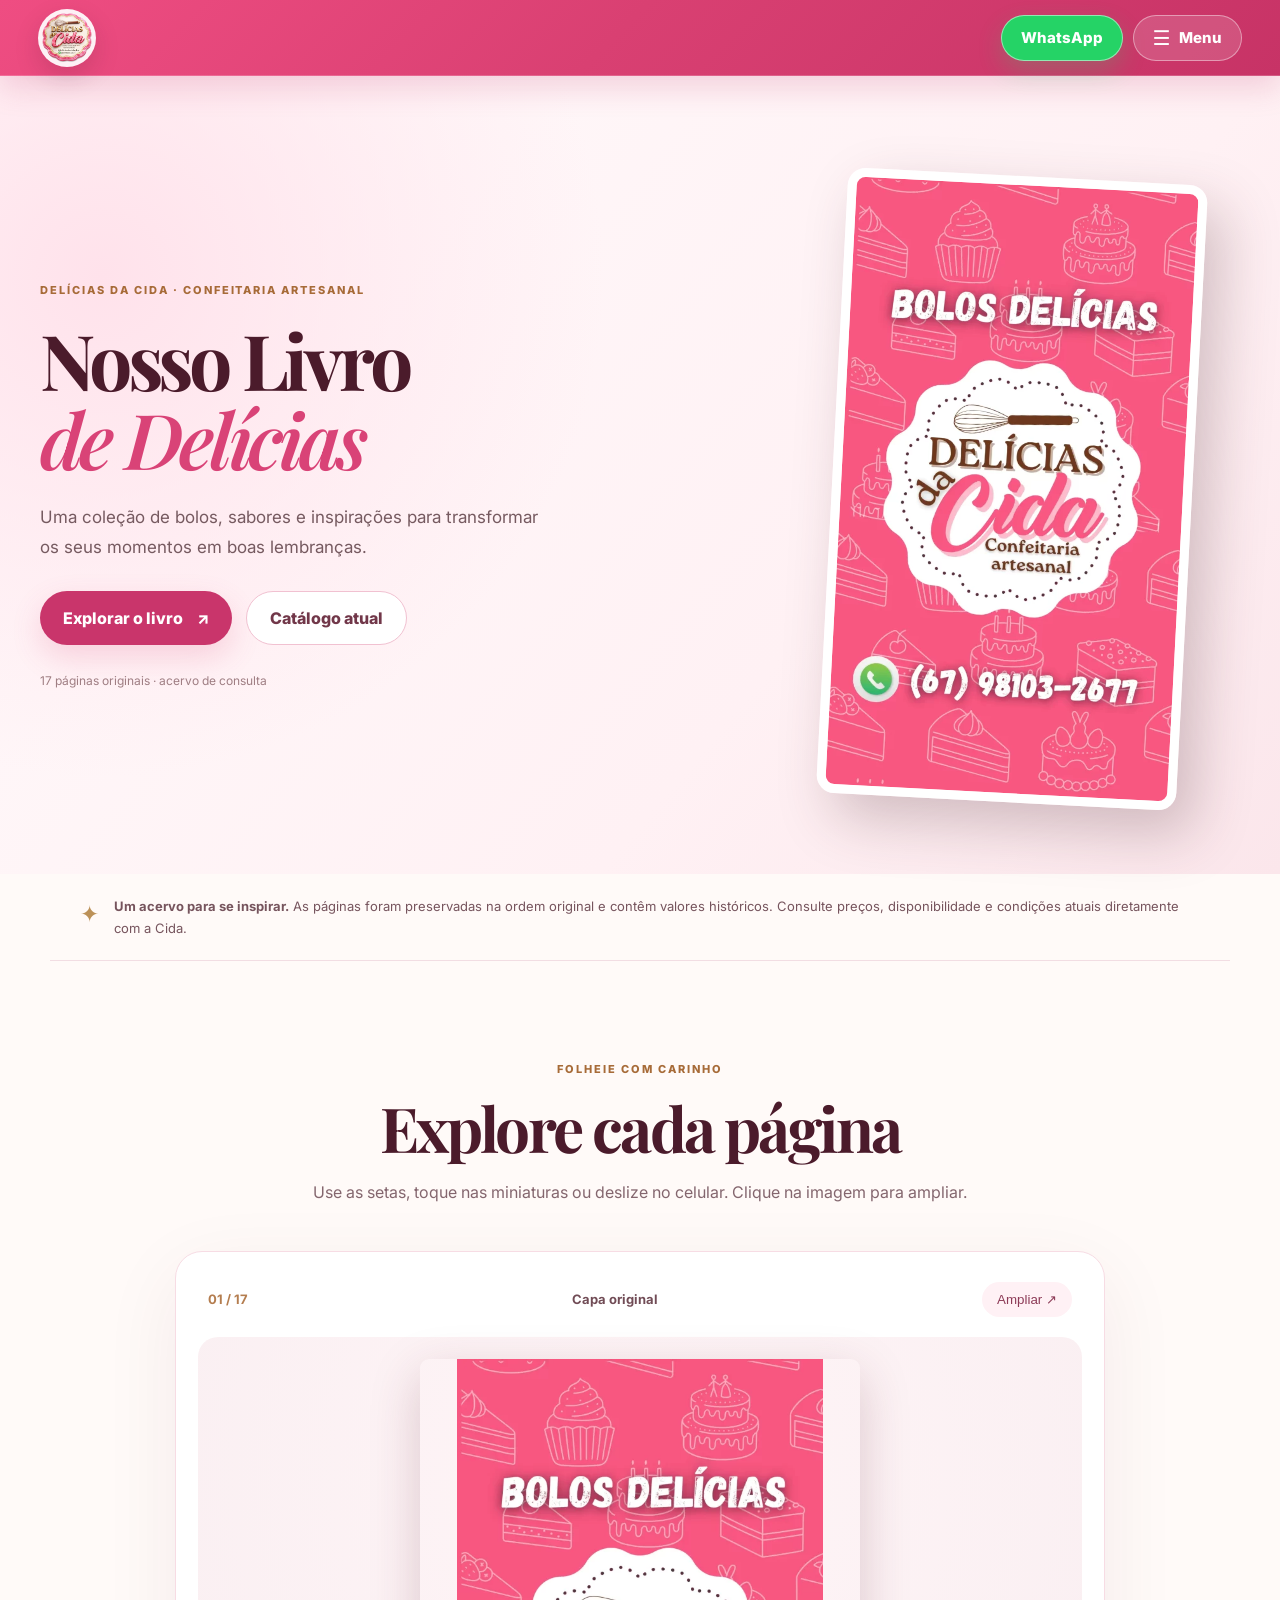
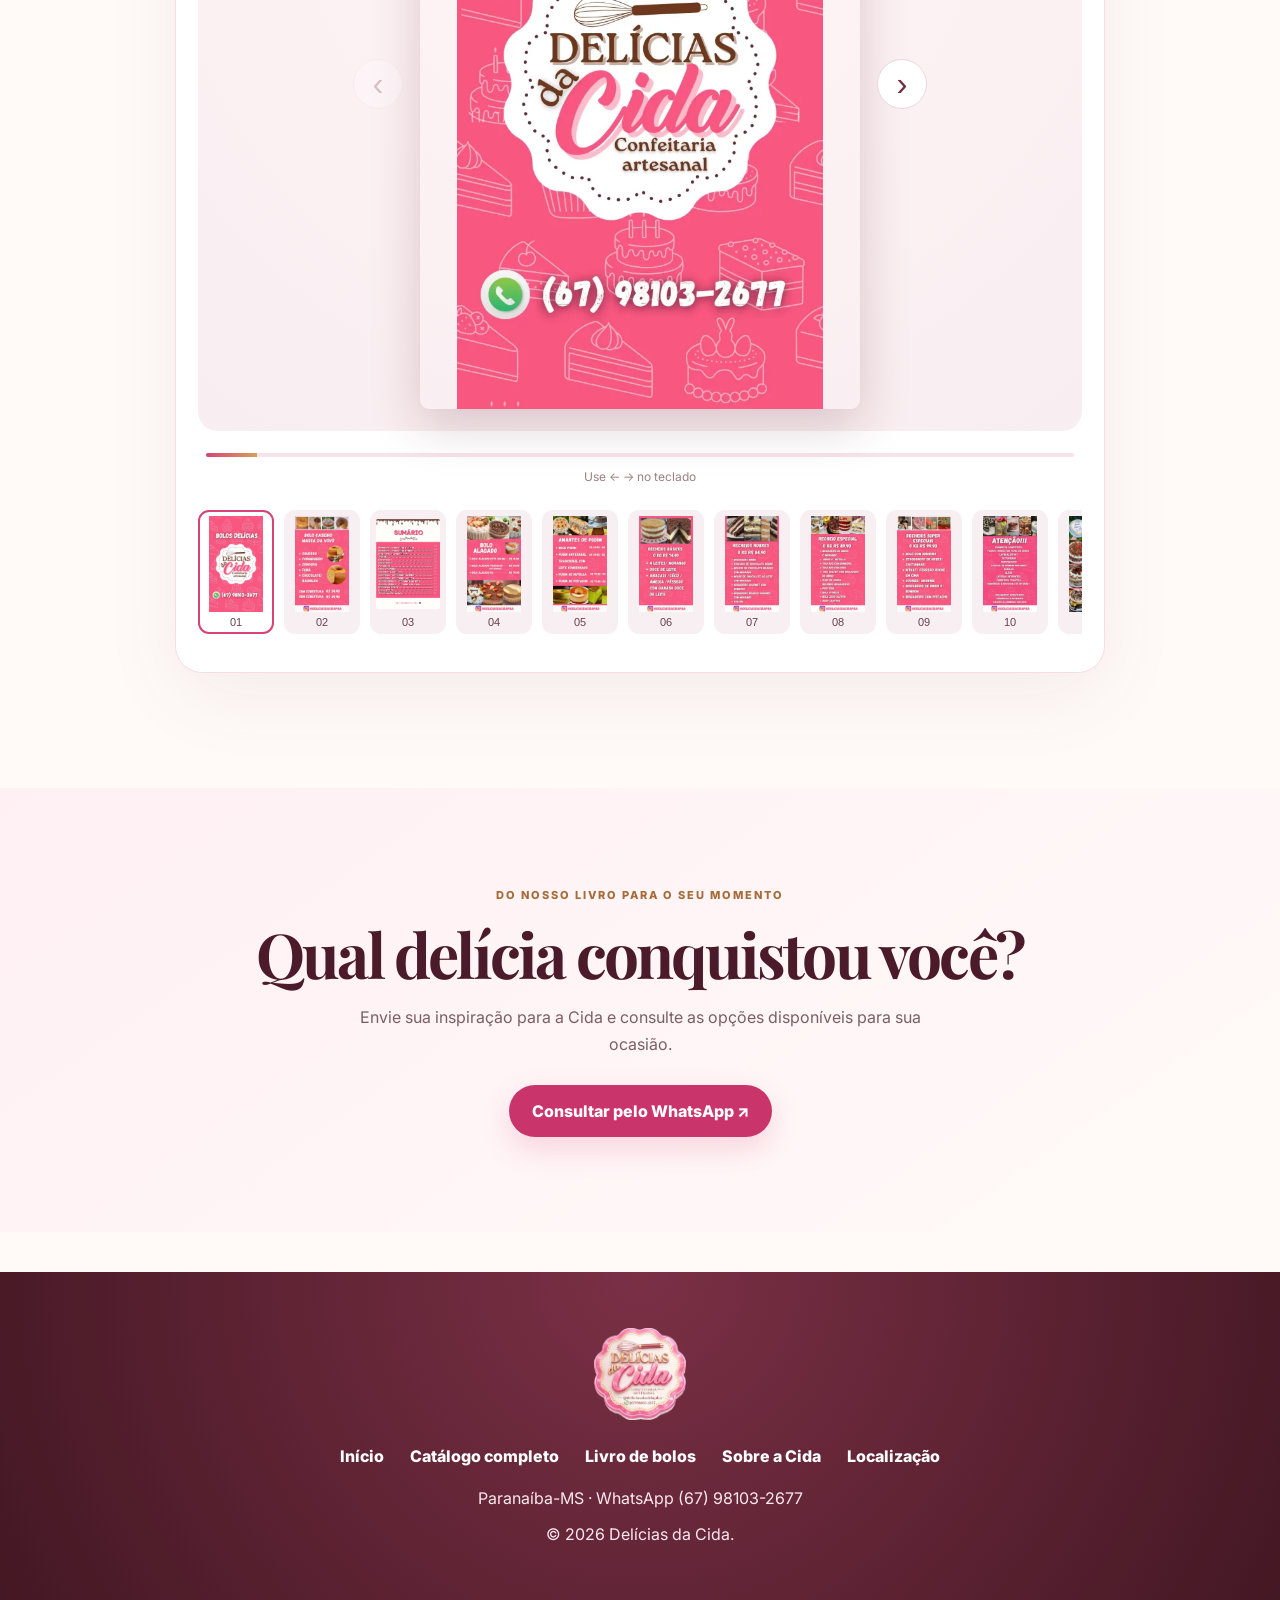
==== catalogo-de-bolos.html @ 78bff6df "feat: livro digital premium de bolos com acervo original" ====
<!doctype html>
<html lang="pt-BR"><head><meta charset="utf-8"><meta name="viewport" content="width=device-width,initial-scale=1">
<title>Livro de Delícias | Catálogo de Bolos | Delícias da Cida</title><meta name="description" content="Explore o acervo de bolos artesanais da Delícias da Cida em um livro digital de inspirações. Consulte sabores e opções e confirme valores pelo WhatsApp.">
<meta name="theme-color" content="#e84b7f"><link rel="icon" href="assets/favicon.ico"><link rel="preconnect" href="https://fonts.googleapis.com"><link rel="preconnect" href="https://fonts.gstatic.com" crossorigin>
<link href="https://fonts.googleapis.com/css2?family=Inter:wght@400;500;600;700;800&family=Playfair+Display:wght@600;700;800&display=swap" rel="stylesheet"><link rel="stylesheet" href="style.css"><link rel="stylesheet" href="catalogo-premium.css"><link rel="stylesheet" href="livro-bolos.css">
<!-- GTM / GA4 / Meta Pixel: identificadores iguais aos do catalogo principal -->
<script>(function(w,d,s,l,i){w[l]=w[l]||[];w[l].push({'gtm.start':new Date().getTime(),event:'gtm.js'});var f=d.getElementsByTagName(s)[0],dl=l!='dataLayer'?'&l='+l:'';var j=d.createElement(s);j.async=true;j.src='https://www.googletagmanager.com/gtm.js?id='+i+dl;f.parentNode.insertBefore(j,f)})(window,document,'script','dataLayer','GTM-K358S256');</script>
<script async src="https://www.googletagmanager.com/gtag/js?id=G-E81J8073YN"></script><script>window.dataLayer=window.dataLayer||[];function gtag(){dataLayer.push(arguments)}gtag('js',new Date());gtag('config','G-E81J8073YN');</script>
<script>!function(f,b,e,v,n,t,s){if(f.fbq)return;n=f.fbq=function(){n.callMethod?n.callMethod.apply(n,arguments):n.queue.push(arguments)};if(!f._fbq)n=f.fbq;n.push=n;n.loaded=!0;n.version='2.0';n.queue=[];t=b.createElement(e);t.async=true;t.src=v;s=b.getElementsByTagName(e)[0];s.parentNode.insertBefore(t,s)}(window,document,'script','https://connect.facebook.net/en_US/fbevents.js');fbq('init','1072531990334488');fbq('track','PageView');</script>
</head><body class="catalog-detail-body livro-bolos-body"><noscript><iframe src="https://www.googletagmanager.com/ns.html?id=GTM-K358S256" height="0" width="0" style="display:none;visibility:hidden"></iframe></noscript>
<header class="site-header" id="inicio"><a class="brand" href="index.html#inicio" aria-label="Delícias da Cida"><img src="assets/logo.png" alt="Delícias da Cida"></a><div class="header-actions"><a class="header-whats" href="https://wa.me/5567981032677" target="_blank" rel="noopener">WhatsApp</a><button class="nav-toggle" type="button" aria-label="Abrir menu" aria-controls="nav" aria-expanded="false" onclick="toggleMenu()"><span aria-hidden="true">☰</span> Menu</button></div><nav class="nav" id="nav" aria-label="Menu principal"><a href="index.html#inicio">Início</a><a href="catalogo.html">Catálogo completo</a><a href="catalogo-de-bolos.html" aria-current="page">Livro de bolos</a><a href="index.html#cida">Sobre a Cida</a><a href="index.html#localizacao">Contato</a></nav></header>
<main class="livro-main"><section class="livro-hero"><div class="livro-hero-copy"><span class="livro-eyebrow">Delícias da Cida · Confeitaria artesanal</span><h1>Nosso Livro<br><em>de Delícias</em></h1><p>Uma coleção de bolos, sabores e inspirações para transformar os seus momentos em boas lembranças.</p><div class="livro-hero-actions"><a class="livro-btn-primary" href="#livro-visualizador">Explorar o livro <span aria-hidden="true">↗</span></a><a class="livro-btn-secondary" href="catalogo.html">Catálogo atual</a></div><p class="livro-kicker">17 páginas originais · acervo de consulta</p></div><div class="livro-cover"><img src="assets/acervo-bolos/pagina-01.webp" alt="Capa original do catálogo de bolos Delícias da Cida" width="576" height="1024"></div></section>
<section class="livro-notice" aria-label="Aviso sobre valores"><span aria-hidden="true">✦</span><p><strong>Um acervo para se inspirar.</strong> As páginas foram preservadas na ordem original e contêm valores históricos. Consulte preços, disponibilidade e condições atuais diretamente com a Cida.</p></section>
<section class="livro-reader-section" id="livro-visualizador"><div class="livro-heading"><span class="livro-eyebrow">Folheie com carinho</span><h2>Explore cada página</h2><p>Use as setas, toque nas miniaturas ou deslize no celular. Clique na imagem para ampliar.</p></div>
<div class="livro-reader"><div class="livro-reader-top"><span id="livro-page-label">01 / 17</span><span id="livro-page-name">Capa original</span><button id="livro-zoom" type="button" aria-label="Ampliar página">Ampliar ↗</button></div><div class="livro-stage"><button id="livro-prev" class="livro-arrow" type="button" aria-label="Página anterior">‹</button><button id="livro-image-button" class="livro-image-button" type="button" aria-label="Ampliar página atual"><img id="livro-image" src="assets/acervo-bolos/pagina-01.webp" alt="Página 1: Capa original" width="576" height="1024"></button><button id="livro-next" class="livro-arrow" type="button" aria-label="Próxima página">›</button></div><div class="livro-reader-bottom"><div class="livro-progress"><span id="livro-progress-fill"></span></div><div class="livro-reader-help">Use ← → no teclado</div></div><div id="livro-thumbs" class="livro-thumbs" aria-label="Selecionar página do catálogo"></div></div></section>
<section class="livro-footer-cta"><span class="livro-eyebrow">Do nosso livro para o seu momento</span><h2>Qual delícia conquistou você?</h2><p>Envie sua inspiração para a Cida e consulte as opções disponíveis para sua ocasião.</p><a class="livro-btn-primary" href="https://wa.me/5567981032677?text=Ol%C3%A1%2C%20Cida%21%20Vi%20o%20Livro%20de%20Del%C3%ADcias%20no%20site%20e%20quero%20consultar%20as%20op%C3%A7%C3%B5es%20atuais%20de%20bolos." target="_blank" rel="noopener">Consultar pelo WhatsApp ↗</a></section></main>
<footer class="footer-premium"><div class="container footer-inner"><img src="assets/logo.png" alt="Delícias da Cida" class="footer-logo"><nav><a href="index.html">Início</a><a href="catalogo.html">Catálogo completo</a><a href="catalogo-de-bolos.html">Livro de bolos</a><a href="index.html#cida">Sobre a Cida</a><a href="index.html#localizacao">Localização</a></nav><p>Paranaíba-MS · WhatsApp (67) 98103-2677</p><p>© 2026 Delícias da Cida.</p></div></footer>
<dialog id="livro-dialog" class="livro-dialog" aria-label="Página ampliada"><button id="livro-close" type="button" aria-label="Fechar imagem ampliada">Fechar ×</button><img id="livro-dialog-image" src="assets/acervo-bolos/pagina-01.webp" alt="Página ampliada"></dialog><script src="script.js"></script><script src="livro-bolos.js"></script></body></html>
---- style.css ----
:root{--pink:#ee4b83;--pink2:#bd2f62;--rose:#fff3f7;--wine:#4d1e2a;--text:#3c2930;--muted:#765b65;--gold:#d7a84f;--green:#28b947;--line:#f4cada;--card:#fffafd;--shadow:0 22px 55px rgba(96,38,60,.12)}*{box-sizing:border-box}html{scroll-behavior:smooth}body{margin:0;font-family:Inter,system-ui,sans-serif;color:var(--text);background:linear-gradient(180deg,#fff 0%,#fff6fa 40%,#fff 100%)}a{color:inherit}.site-header{height:82px;position:sticky;top:0;z-index:50;background:rgba(255,255,255,.92);backdrop-filter:blur(14px);display:flex;align-items:center;justify-content:space-between;padding:0 clamp(20px,5vw,70px);border-bottom:1px solid rgba(238,75,131,.12)}.brand img{height:68px;width:auto;display:block;mix-blend-mode:multiply}.nav{display:flex;align-items:center;gap:28px;font-weight:800}.nav a{text-decoration:none;color:#3b2a31}.nav-whats{background:var(--green);color:#fff!important;padding:14px 22px;border-radius:999px;box-shadow:0 16px 30px rgba(40,185,71,.25)}.nav-toggle{display:none}.hero{min-height:720px;position:relative;overflow:hidden;display:flex;align-items:center}.hero-video{position:absolute;inset:0;width:100%;height:100%;object-fit:cover}.hero-layer{position:absolute;inset:0;background:linear-gradient(90deg,rgba(255,248,251,.96) 0%,rgba(255,248,251,.86) 35%,rgba(255,248,251,.26) 70%,rgba(255,248,251,.04) 100%)}.hero-content{position:relative;z-index:1;width:min(980px,92%);padding-left:clamp(24px,6vw,110px)}.overline,.tag{text-transform:uppercase;letter-spacing:.13em;color:#b77a31;font-weight:900;font-size:13px}.hero h1,.section-title h2{font-family:'Playfair Display',serif;color:var(--wine);line-height:.98}.hero h1{font-size:clamp(54px,8vw,118px);max-width:900px;margin:18px 0}.hero-text{font-size:21px;line-height:1.55;max-width:700px;color:var(--muted)}.hero-actions{display:flex;gap:18px;flex-wrap:wrap;margin:32px 0}.btn{border:0;text-decoration:none;border-radius:999px;padding:17px 28px;font-weight:900;display:inline-flex;align-items:center;justify-content:center;cursor:pointer;font-size:16px}.btn-primary{background:linear-gradient(90deg,var(--pink),var(--pink2));color:#fff;box-shadow:0 18px 40px rgba(189,47,98,.24)}.btn-ghost{background:rgba(255,255,255,.5);border:1px solid rgba(189,47,98,.25);color:var(--wine)}.btn-ghost-dark{background:#fff;border:1px solid var(--line);color:var(--wine)}.hero-badges{display:grid;grid-template-columns:repeat(4,auto);gap:22px;margin-top:45px}.hero-badges div{border-left:1px solid rgba(189,47,98,.18);padding-left:18px}.hero-badges b{display:block;color:var(--wine);font-size:24px}.hero-badges span{text-transform:uppercase;font-size:12px;font-weight:800;color:#8b6671}.section{padding:58px 0}.container{width:min(1180px,92%);margin:auto}.section-title{margin-bottom:34px}.section-title.center{text-align:center}.section-title.left{text-align:left}.section-title.compact h2{font-size:clamp(36px,5vw,68px);margin:12px 0}.section-title p{font-size:20px;color:var(--muted);line-height:1.6;max-width:900px;margin:0 auto}.redline{width:74px;height:5px;background:linear-gradient(90deg,var(--pink),var(--gold));border-radius:99px;margin:18px auto}.calc-shell,.event-grid,.premium-form-shell,.split,.cida-grid,.google-widget-shell{display:grid;grid-template-columns:1.55fr .95fr;gap:28px;align-items:start}.simple-order-shell{grid-template-columns:minmax(0,820px);justify-content:center}.simple-order-form{width:100%}.form-card,.result-panel,.recipe-card,.premium-copy-card,.google-widget-card,.reviews-preview,.location-card{background:rgba(255,255,255,.82);border:1px solid var(--line);border-radius:32px;box-shadow:var(--shadow);padding:34px}.form-grid{display:grid;gap:22px}.form-grid.two{grid-template-columns:repeat(2,1fr)}.form-grid.three{grid-template-columns:repeat(3,1fr)}label{font-weight:900;color:var(--wine);display:flex;flex-direction:column;gap:10px}input,select{width:100%;height:58px;border:1px solid #ead9df;border-radius:18px;padding:0 18px;background:#fff;color:#2e2430;font-size:16px;font-weight:700}select option[disabled]{color:#aaa}.full{width:100%;margin-top:22px}.microcopy{color:#8a5e6c}.pill{display:inline-flex;border:1px solid var(--line);padding:9px 18px;border-radius:999px;color:var(--pink);font-weight:900;text-transform:uppercase;letter-spacing:.08em;font-size:12px}.result-panel h3{font-size:34px;color:var(--wine);margin:18px 0}.result-panel p{font-size:18px;line-height:1.6;color:var(--muted)}.receitas{background:linear-gradient(180deg,#fff,#fff4f8)}.recipe-trust-list{display:flex;flex-direction:column;gap:12px;margin-top:24px;color:var(--wine);font-weight:900}.recipe-mode{border:1px solid var(--line);background:var(--rose);border-radius:20px;padding:18px;margin-bottom:24px}.recipe-mode strong{display:block;color:var(--wine)}.recipe-mode small{color:var(--muted)}.recipe-result{margin-top:26px;border-top:1px dashed var(--line);padding-top:24px}.recipe-result h3{color:var(--wine);font-size:32px}.recipe-result li{margin:8px 0;line-height:1.45}.recipe-note{background:#fff2f7;border:1px solid var(--line);padding:16px;border-radius:18px}.recipe-actions{display:flex;gap:22px;flex-wrap:wrap;margin-top:20px}.premium-copy-card{background:linear-gradient(145deg,#5b2132,#82364d);color:#fff}.premium-copy-card h3{font-size:34px;margin:0 0 16px}.premium-copy-card p{font-size:19px;line-height:1.6;color:#ffeaf2}.festa{background:#fff}.cida{background:#fff8fb}.cida-photo{width:100%;border-radius:32px;box-shadow:var(--shadow);display:block}.stats-grid{display:grid;grid-template-columns:repeat(3,1fr);gap:14px;margin-top:28px}.stats-grid div{background:#fff;border:1px solid var(--line);border-radius:22px;padding:18px;text-align:center}.stats-grid b{display:block;font-size:32px;color:var(--pink)}.stats-grid span{font-weight:800;color:var(--muted)}.avaliacoes{background:#fff}.google-widget-shell{grid-template-columns:1fr 1fr}.stars{color:#f4b23f;font-size:28px;letter-spacing:3px}.google-widget-card code{display:block;background:#fff5f8;border:1px dashed var(--pink);padding:16px;border-radius:16px;margin:18px 0;color:#7a4958}.reviews-preview{display:grid;gap:16px}.reviews-preview article{display:flex;gap:14px;background:#fff;border:1px solid var(--line);border-radius:22px;padding:18px}.avatar{width:48px;height:48px;border-radius:50%;display:grid;place-items:center;background:#4285f4;color:white;font-weight:900}.reviews-preview span{display:block;color:#f4b23f}.location-card{display:flex;justify-content:space-between;align-items:center;gap:24px;background:linear-gradient(135deg,#fff,#fff1f6)}.location-card h2{font-family:'Playfair Display',serif;color:var(--wine);font-size:48px;margin:10px 0}.location-card p{font-size:19px;line-height:1.6;color:var(--muted);max-width:720px}.location-actions{display:flex;gap:12px;flex-wrap:wrap}.whats-float{position:fixed;right:28px;bottom:28px;z-index:70;display:flex;align-items:center;gap:14px;text-decoration:none}.whats-float span{background:#fff;padding:16px 22px;border-radius:16px;box-shadow:var(--shadow);font-weight:900;color:#1f2b37}.whats-float b{width:72px;height:72px;border-radius:50%;background:var(--green);display:grid;place-items:center;color:#fff;font-size:32px;box-shadow:0 18px 35px rgba(40,185,71,.28)}.footer-premium{background:radial-gradient(circle at top,#7b3046,#431723);color:#fff;text-align:center;padding:56px 0}.footer-logo{height:92px;object-fit:contain;mix-blend-mode:screen;background:transparent}.footer-inner nav{display:flex;justify-content:center;gap:26px;flex-wrap:wrap;margin:22px 0}.footer-inner a{text-decoration:none;color:#fff;font-weight:800}.footer-inner p{color:#ffe8f0}.ai-loading-overlay{position:fixed;inset:0;background:rgba(255,246,249,.9);backdrop-filter:blur(12px);z-index:999;display:flex;align-items:center;justify-content:center;padding:24px}.ai-loading-overlay.hidden{display:none}.ai-loading-card{width:min(440px,100%);background:#fff;border:1px solid var(--line);border-radius:28px;padding:32px;text-align:center;box-shadow:var(--shadow)}.cake-loader{font-size:56px;animation:cakeFloat 1.2s ease-in-out infinite}.progress-wrap{height:12px;background:#f6d6e1;border-radius:99px;overflow:hidden}.progress-bar{height:100%;width:0;background:linear-gradient(90deg,var(--pink),var(--gold));transition:.2s}@keyframes cakeFloat{50%{transform:translateY(-8px)}}@media(max-width:900px){.site-header{height:auto;min-height:76px}.nav-toggle{display:block;border:0;background:#fff;border-radius:12px;font-size:24px;padding:8px 12px}.nav{position:absolute;top:76px;left:16px;right:16px;display:none;flex-direction:column;background:#fff;border:1px solid var(--line);border-radius:22px;padding:20px;box-shadow:var(--shadow)}.nav.open{display:flex}.hero{min-height:720px}.hero-content{padding:120px 22px 56px}.hero h1{font-size:48px}.hero-badges{grid-template-columns:repeat(2,1fr)}.calc-shell,.event-grid,.premium-form-shell,.split,.cida-grid,.google-widget-shell{grid-template-columns:1fr}.form-grid.two,.form-grid.three{grid-template-columns:1fr}.section{padding:46px 0}.section-title.compact h2{font-size:38px}.location-card{display:block}.whats-float span{display:none}.whats-float b{width:62px;height:62px}.footer-logo{height:76px}} 


/* V6 adjustments */
.hero-badges b,
.hero-badges span{color:#4d1e2a!important;text-shadow:0 1px 0 rgba(255,255,255,.35)}
.hero-badges div{border-left-color:rgba(77,30,42,.32);background:rgba(255,255,255,.22);border-radius:14px;padding:10px 12px 10px 18px;backdrop-filter:blur(4px)}
.vida-container{max-width:1180px}
.vida-container .section-title{max-width:980px;margin-left:auto;margin-right:auto}
.vida-card-centered{max-width:960px;margin:0 auto}
.recipe-card-v5 .recipe-result{max-height:none;overflow:visible}
.recipe-actions .btn{margin-top:0}
.premium-form-shell{align-items:stretch}
.premium-note{border-top:1px solid rgba(255,255,255,.25);padding-top:16px;margin-top:16px!important;font-weight:700}
.noivos{padding-bottom:30px;background:linear-gradient(180deg,#fff8fb,#fff)}
.festa{padding-top:30px;background:#fff}
.whats-float-premium{right:26px;bottom:26px;gap:12px}.whats-float-premium span{background:#fff;color:#183326;border:1px solid rgba(40,185,71,.22);box-shadow:0 18px 45px rgba(25,70,35,.18);font-size:15px;white-space:nowrap}.whats-float-premium b{background:#25d366;color:#fff;font-family:Arial, sans-serif;font-size:30px;transform:rotate(-15deg)}
select#pessoas{appearance:auto}
.form-card select:invalid{color:#8a6f78}
@media(min-width:901px){.recipe-card-v5 .form-grid.two{grid-template-columns:repeat(2,minmax(0,1fr))}.vida-card-centered{padding:42px}.noivos .premium-form-shell{grid-template-columns:.85fr 1.15fr}.festa .event-grid{grid-template-columns:1.1fr .9fr}.section.receitas{padding-top:64px;padding-bottom:64px}}
@media(max-width:900px){.hero-badges div{background:rgba(255,255,255,.55)}.whats-float-premium span{display:none}.whats-float-premium b{font-size:28px}}

/* FINAL adjustments: premium noivos banner + fixed wedding location */
.noivos-bridge{
  padding:22px 0 10px;
  background:linear-gradient(180deg,#fff4f8 0%,#fff 100%);
}
.noivos-bridge .container{width:min(1280px,94%)}
.noivos-bridge picture,.noivos-bridge img{display:block;width:100%}
.noivos-bridge img{
  aspect-ratio:1774/887;
  object-fit:cover;
  border-radius:34px;
  box-shadow:0 28px 70px rgba(77,30,42,.16);
  border:1px solid rgba(238,75,131,.20);
}
#localCasamento{background:#fff7fa;color:#4d1e2a;font-weight:900;border-color:#f1c6d6}
@media(max-width:760px){
  .noivos-bridge{padding:16px 0 4px}
  .noivos-bridge .container{width:min(520px,92%)}
  .noivos-bridge img{aspect-ratio:4/5;border-radius:28px;object-fit:cover;object-position:center top}
}

/* Catálogo WooCommerce premium */
.cardapio-premium{background:radial-gradient(circle at top left,#fff1f7 0%,#fff 38%,#fff8fb 100%);position:relative;overflow:hidden}
.cardapio-premium:before{content:"";position:absolute;inset:42px auto auto -120px;width:320px;height:320px;background:rgba(238,75,131,.08);border-radius:50%;filter:blur(8px)}
.catalog-status{position:relative;z-index:1;display:flex;align-items:center;justify-content:center;gap:10px;margin:0 auto 28px;padding:14px 20px;width:max-content;max-width:100%;border:1px solid var(--line);border-radius:999px;background:rgba(255,255,255,.78);box-shadow:0 14px 35px rgba(96,38,60,.08);font-weight:900;color:var(--wine)}
.cake-loader-mini{display:inline-block;animation:cakeFloat 1.2s ease-in-out infinite}.catalog-groups{display:grid;gap:42px;position:relative;z-index:1}.catalog-group{background:rgba(255,255,255,.68);border:1px solid rgba(238,75,131,.16);border-radius:38px;padding:28px;box-shadow:0 24px 65px rgba(96,38,60,.10)}.catalog-group-head{display:flex;justify-content:space-between;align-items:end;gap:22px;margin-bottom:22px}.catalog-group h3{font-family:'Playfair Display',serif;color:var(--wine);font-size:clamp(28px,3vw,42px);line-height:1.04;margin:8px 0 0;max-width:780px}.product-grid{display:grid;grid-template-columns:repeat(4,minmax(0,1fr));gap:22px}.product-card{background:#fff;border:1px solid var(--line);border-radius:28px;overflow:hidden;box-shadow:0 18px 48px rgba(96,38,60,.10);display:flex;flex-direction:column;min-height:100%;cursor:pointer;transition:transform .22s ease,box-shadow .22s ease,border-color .22s ease}.product-card:hover,.product-card:focus{transform:translateY(-5px);box-shadow:0 28px 70px rgba(96,38,60,.16);border-color:rgba(238,75,131,.35);outline:none}.product-media{height:210px;background:linear-gradient(135deg,#fff0f6,#ffe0ec);display:grid;place-items:center;overflow:hidden}.product-media img{width:100%;height:100%;object-fit:cover;display:block;transition:transform .35s ease}.product-card:hover .product-media img{transform:scale(1.04)}.product-media.no-image span,.detail-media.no-image span{font-family:'Playfair Display',serif;color:var(--wine);font-size:26px;text-align:center;padding:24px}.product-body{padding:22px 22px 10px;display:flex;flex-direction:column;gap:10px;flex:1}.product-kicker{font-size:11px;text-transform:uppercase;letter-spacing:.13em;color:#b77a31;font-weight:900}.product-body h3{margin:0;color:var(--wine);font-size:22px;line-height:1.15}.product-body p{margin:0;color:var(--muted);line-height:1.5;font-size:14px}.price-label{display:block;color:var(--pink2);font-size:17px;margin-top:auto}.price-label.big{font-size:26px;margin:14px 0 20px}.product-actions{display:grid;grid-template-columns:1fr;gap:10px;padding:0 22px 22px}.product-actions .btn{font-size:14px;padding:13px 16px;margin:0}.category-showcase{margin-top:44px;display:grid;grid-template-columns:.78fr 1.22fr;gap:28px;align-items:stretch;background:linear-gradient(135deg,#5b2132,#82364d);border-radius:38px;padding:32px;box-shadow:0 28px 70px rgba(77,30,42,.18);position:relative;z-index:1}.category-copy{color:#fff}.category-copy .tag{color:#ffd991}.category-copy h3{font-family:'Playfair Display',serif;font-size:42px;line-height:1.04;margin:12px 0}.category-copy p{color:#ffeaf2;font-size:18px;line-height:1.6}.category-grid{display:grid;grid-template-columns:repeat(3,minmax(0,1fr));gap:12px}.category-chip{text-decoration:none;background:rgba(255,255,255,.96);border:1px solid rgba(255,255,255,.55);border-radius:20px;padding:17px;box-shadow:0 12px 28px rgba(0,0,0,.08);transition:.22s ease}.category-chip:hover{transform:translateY(-3px);background:#fff}.category-chip span{display:block;color:var(--wine);font-weight:900}.category-chip small{display:block;margin-top:6px;color:var(--pink2);font-weight:800}.catalog-detail-body{background:linear-gradient(180deg,#fff7fb,#fff)}.detail-container{padding-top:44px;padding-bottom:80px}.back-link{display:inline-flex;margin-bottom:22px;text-decoration:none;color:var(--wine);font-weight:900;background:#fff;border:1px solid var(--line);border-radius:999px;padding:12px 18px}.detail-grid{display:grid;grid-template-columns:.95fr 1.05fr;gap:34px;align-items:center;background:rgba(255,255,255,.84);border:1px solid var(--line);border-radius:38px;padding:34px;box-shadow:var(--shadow)}.detail-media{min-height:500px;border-radius:30px;background:linear-gradient(135deg,#fff0f6,#ffe0ec);overflow:hidden;display:grid;place-items:center}.detail-media img{width:100%;height:100%;object-fit:cover;display:block}.detail-copy h1,.category-page-head h1{font-family:'Playfair Display',serif;color:var(--wine);font-size:clamp(44px,6vw,78px);line-height:.98;margin:12px 0}.detail-copy p,.category-page-head p{font-size:19px;line-height:1.7;color:var(--muted)}.detail-actions{display:flex;gap:14px;flex-wrap:wrap;margin:28px 0}.order-note{background:#fff3f7;border:1px solid var(--line);border-radius:22px;padding:18px;color:var(--wine);font-weight:800;line-height:1.5}.category-page-head{margin:18px 0 32px;text-align:center}.category-page-head .back-link{margin-left:auto;margin-right:auto}.detail-list{margin-bottom:50px}.catalog-empty{background:#fff;border:1px solid var(--line);border-radius:30px;padding:34px;text-align:center;box-shadow:var(--shadow)}.catalog-empty h2{font-family:'Playfair Display',serif;color:var(--wine);font-size:38px;margin:0 0 12px}.catalog-empty p{color:var(--muted);font-size:18px;line-height:1.6}
@media(max-width:1100px){.product-grid{grid-template-columns:repeat(2,minmax(0,1fr))}.category-showcase{grid-template-columns:1fr}.category-grid{grid-template-columns:repeat(2,minmax(0,1fr))}.detail-grid{grid-template-columns:1fr}.detail-media{min-height:360px}}
@media(max-width:680px){.catalog-group{padding:18px;border-radius:28px}.product-grid,.category-grid{grid-template-columns:1fr}.product-media{height:230px}.category-showcase{padding:22px;border-radius:28px}.category-copy h3{font-size:34px}.detail-grid{padding:20px;border-radius:28px}.detail-media{min-height:300px}.detail-actions .btn{width:100%}.catalog-status{width:100%;border-radius:22px;text-align:center}}


/* Flow update: real WooCommerce product data support */
.product-media.no-image span,
.detail-media.no-image span{
  display:flex;
  align-items:center;
  justify-content:center;
  min-height:220px;
  padding:24px;
  text-align:center;
  font-family: var(--font-display, Georgia, serif);
  font-size: clamp(1.1rem, 2vw, 1.6rem);
  color:#7b2f3b;
  background: radial-gradient(circle at top left, rgba(255,255,255,.9), rgba(244,218,205,.72)), linear-gradient(135deg, rgba(139,46,61,.12), rgba(194,139,88,.18));
}
.mini-category-link{
  display:inline-flex;
  width:max-content;
  margin: 0 0 14px;
  padding: 8px 13px;
  border-radius: 999px;
  background: rgba(123,47,59,.09);
  color:#7b2f3b;
  font-weight:800;
  text-decoration:none;
}
.product-kicker{letter-spacing:.08em;text-transform:uppercase;}

/* Flow refinement: galeria premium do produto */
.detail-gallery{display:grid;gap:14px;align-self:stretch}
.detail-gallery .detail-media{min-height:500px}
.gallery-thumbs{display:grid;grid-template-columns:repeat(5,minmax(0,1fr));gap:10px}
.gallery-thumb{appearance:none;border:1px solid var(--line);background:#fff;border-radius:16px;overflow:hidden;padding:0;height:86px;cursor:pointer;box-shadow:0 10px 22px rgba(96,38,60,.08);opacity:.72;transition:transform .2s ease,opacity .2s ease,border-color .2s ease}
.gallery-thumb:hover,.gallery-thumb.active{opacity:1;transform:translateY(-2px);border-color:rgba(238,75,131,.58)}
.gallery-thumb img{width:100%;height:100%;object-fit:cover;display:block}
@media(max-width:1100px){.detail-gallery .detail-media{min-height:360px}}
@media(max-width:680px){.gallery-thumbs{grid-template-columns:repeat(4,minmax(0,1fr))}.gallery-thumb{height:76px}.detail-gallery .detail-media{min-height:300px}}


/* Flow final fix: descrição completa e páginas internas com rodapé */
.product-full-description{font-size:18px;line-height:1.72;color:var(--muted);margin:10px 0 4px;display:grid;gap:10px}
.product-full-description h2,.product-full-description h3,.product-full-description h4{font-family:'Playfair Display',serif;color:var(--wine);line-height:1.12;margin:12px 0 2px}
.product-full-description h2{font-size:32px}.product-full-description h3{font-size:24px}.product-full-description p{margin:0!important;font-size:18px!important;line-height:1.72!important;color:var(--muted)!important}.product-full-description ul,.product-full-description ol{margin:4px 0 8px;padding-left:22px}.product-full-description li{margin:7px 0}.catalog-detail-body .footer-premium{margin-top:40px}.detail-media img{background:#fff}.product-media img{background:#fff}.gallery-thumb img{background:#fff}

/* Flow import premium: catálogo raiz antigo em 7 sessões */
.catalog-group-head p{margin:10px 0 0;color:var(--muted);font-size:17px;line-height:1.55;max-width:920px}.seasonal-badge{display:inline-flex;width:max-content;max-width:100%;padding:7px 11px;border-radius:999px;background:#fff4dc;color:#8a5a13;border:1px solid rgba(215,168,79,.35);font-size:11px;text-transform:uppercase;letter-spacing:.08em;font-weight:900}.legacy-gallery-grid{display:grid;grid-template-columns:repeat(4,minmax(0,1fr));gap:18px}.legacy-gallery-card{position:relative;display:block;border-radius:24px;overflow:hidden;background:#fff;border:1px solid var(--line);box-shadow:0 18px 42px rgba(96,38,60,.10);text-decoration:none;min-height:250px}.legacy-gallery-card img{width:100%;height:100%;object-fit:cover;display:block;transition:transform .35s ease}.legacy-gallery-card:hover img{transform:scale(1.04)}.legacy-gallery-card span{position:absolute;left:12px;right:12px;bottom:12px;display:flex;justify-content:center;border-radius:999px;padding:10px 14px;background:rgba(255,255,255,.92);backdrop-filter:blur(8px);color:var(--wine);font-weight:900;box-shadow:0 10px 24px rgba(0,0,0,.10)}.gallery-cta{display:flex;justify-content:center;margin-top:24px}.catalog-empty.mini{padding:26px}.catalog-empty.mini h2{font-size:28px}@media(max-width:1100px){.legacy-gallery-grid{grid-template-columns:repeat(2,minmax(0,1fr))}.legacy-gallery-card{min-height:300px}}@media(max-width:680px){.legacy-gallery-grid{grid-template-columns:1fr}.legacy-gallery-card{min-height:340px}.catalog-group-head{align-items:flex-start}.catalog-group-head p{font-size:16px}.gallery-cta .btn{width:100%}}


/* Lembrei de Você - Bentô Cake */
.bento-fun-section{position:relative;z-index:1;margin:0 0 44px;display:grid;grid-template-columns:.9fr 1.1fr;gap:28px;align-items:stretch;background:linear-gradient(135deg,#fff,#fff1f7);border:1px solid rgba(238,75,131,.18);border-radius:40px;padding:30px;box-shadow:0 28px 70px rgba(96,38,60,.12)}
.bento-fun-copy{padding:8px 4px;display:flex;flex-direction:column;justify-content:center}.bento-fun-copy h3{font-family:'Playfair Display',serif;color:var(--wine);font-size:clamp(34px,4vw,56px);line-height:.98;margin:10px 0 14px}.bento-fun-copy p{color:var(--muted);font-size:18px;line-height:1.65;max-width:560px}.bento-reference-gallery{display:grid;grid-template-columns:repeat(3,1fr);gap:12px;margin-top:22px}.bento-reference-gallery img{width:100%;aspect-ratio:1/1;object-fit:cover;border-radius:24px;border:1px solid var(--line);box-shadow:0 14px 34px rgba(96,38,60,.12);background:#fff}.bento-fun-card{background:rgba(255,255,255,.86);border:1px solid var(--line);border-radius:32px;padding:24px;box-shadow:0 18px 46px rgba(96,38,60,.10)}.bento-actions-row{display:flex;gap:12px;flex-wrap:wrap;margin:18px 0}.bento-result{background:linear-gradient(135deg,#fff8fb,#fff);border:1px solid rgba(238,75,131,.18);border-radius:26px;padding:20px;margin-top:16px}.bento-result h4{font-family:'Playfair Display',serif;color:var(--wine);font-size:28px;line-height:1.08;margin:10px 0}.bento-result p{color:var(--muted);line-height:1.58;margin:0 0 10px}.bento-credit{font-size:12px!important;line-height:1.55!important;color:#8a6b76!important;margin:16px 0 0!important}.bento-credit a{color:var(--pink2);font-weight:900}.bento-fun-card input[type=file]{height:auto;padding:14px;background:#fffafd;border:1px dashed #e7c9d4;border-radius:16px;color:var(--muted)}
@media(max-width:980px){.bento-fun-section{grid-template-columns:1fr;padding:22px;border-radius:30px}.bento-reference-gallery{grid-template-columns:repeat(3,1fr)}}
@media(max-width:680px){.bento-reference-gallery{gap:8px}.bento-reference-gallery img{border-radius:16px}.bento-actions-row .btn{width:100%}.bento-fun-card{padding:18px;border-radius:24px}.bento-result h4{font-size:24px}}


/* Ajustes finais Flow - catálogo, bentô, avaliações e hero */
.hero-video{object-position:center center;transform:scale(1.055);transform-origin:center center;}
.catalog-title-final{padding:16px 0 8px;margin-bottom:22px!important;}
.catalog-title-final h2{font-size:clamp(44px,6vw,88px)!important;max-width:1000px;margin:10px auto 0!important;}
.recipe-mode strong::before{content:'✨ ';}
#vidaResultado .pill::before{content:'IA da Cida · ';}
.bento-ref-actions{display:flex;gap:10px;flex-wrap:wrap;margin-top:12px}.bento-ref-actions .btn{font-size:13px;padding:11px 15px}.bento-credit-box{margin-top:16px}.upload-help{font-weight:700;color:#8a6b76;line-height:1.35}.bento-reference-gallery img{object-position:center center}.bento-fun-copy h3{font-size:clamp(32px,3.7vw,52px)!important}.bento-fun-copy p{font-size:17px!important}.catalog-section-doces-gourmet .catalog-group-head p,.catalog-section-confeitaria-inclusiva .catalog-group-head p{font-size:18px;line-height:1.65;max-width:1000px}.catalog-section-confeitaria-inclusiva{background:linear-gradient(135deg,#fff,#fff8f2)!important}.catalog-section-confeitaria-inclusiva .catalog-group-head .tag::before{content:'🍫✨ ';}.catalog-gallery-group .legacy-gallery-grid{display:none!important}.catalog-gallery-group{background:linear-gradient(135deg,#fff7fb,#ffffff)!important;text-align:center}.catalog-gallery-group .catalog-group-head{justify-content:center;text-align:center}.catalog-gallery-group .catalog-group-head p{margin-left:auto;margin-right:auto;max-width:760px}.reviews-grid-premium{display:grid;grid-template-columns:repeat(4,minmax(0,1fr));gap:18px}.review-card-premium{background:#fff;border:1px solid var(--line);border-radius:28px;padding:22px;display:flex;gap:14px;box-shadow:var(--shadow);min-height:220px}.review-avatar{width:54px;height:54px;border-radius:50%;display:grid;place-items:center;background:linear-gradient(135deg,#4285f4,#78a8ff);color:#fff;font-weight:900;font-size:22px;flex:0 0 auto}.review-card-premium h3{margin:6px 0 10px;color:var(--wine);font-size:20px}.review-card-premium p{margin:0 0 12px;color:var(--text);font-size:17px;line-height:1.45}.review-card-premium small{color:var(--muted);font-weight:800}.google-widget-ready{margin:28px auto 0;background:#fff;border:1px dashed var(--pink);border-radius:28px;padding:24px;max-width:900px;text-align:center;box-shadow:0 18px 45px rgba(96,38,60,.08)}.google-widget-ready strong{display:block;color:var(--wine);font-size:24px}.google-widget-ready p{color:var(--muted);font-size:16px;line-height:1.55}.google-widget-ready code{display:block;background:#fff5f8;border-radius:16px;padding:14px;margin:14px 0;color:#7a4958}.image-fallback-logo{object-fit:contain!important;padding:24px;background:#fff!important}.whats-float-premium b{font-size:28px;transform:none;}
@media(max-width:1100px){.reviews-grid-premium{grid-template-columns:repeat(2,minmax(0,1fr));}}
@media(max-width:680px){.catalog-title-final h2{font-size:42px!important}.reviews-grid-premium{grid-template-columns:1fr}.bento-ref-actions .btn{width:100%}.hero-video{transform:scale(1.02);object-position:center center}.catalog-group-head{display:block}.review-card-premium{min-height:auto}.catalog-gallery-group .gallery-cta .btn{width:100%}}


/* FINAL FLOW FIXES - header, bentô, avaliações e catálogo */
.site-header{gap:32px;}
.brand{display:flex;align-items:center;margin-right:clamp(28px,4vw,70px);flex:0 0 auto;}
.nav{gap:clamp(24px,2.4vw,38px);}
@media(max-width:900px){.brand{margin-right:0}.site-header{gap:14px}.brand img{height:62px}}

/* Bento: reduzir área vazia e levar ideias para o painel esquerdo */
.bento-fun-section{grid-template-columns:1fr 1fr;align-items:start;}
.bento-fun-copy{justify-content:flex-start;}
.bento-ideas-panel{margin-top:18px;background:#fff;border:1px solid var(--line);border-radius:26px;padding:18px 18px 16px;box-shadow:0 14px 34px rgba(96,38,60,.08)}
.bento-ideas-panel strong{display:block;color:var(--wine);font-size:16px;margin-bottom:12px}
.idea-chip-row{display:flex;gap:10px;flex-wrap:wrap;margin-bottom:14px}
.idea-chip-row span{display:inline-flex;align-items:center;border:1px solid #f1c8d7;background:#fff8fb;color:var(--wine);font-weight:900;border-radius:999px;padding:8px 12px;font-size:13px}
.bento-ref-actions.in-copy{justify-content:flex-start;margin-top:10px}.bento-ref-actions.in-copy .btn{font-size:14px;padding:12px 16px}
.compact-credit{border-top:1px dashed var(--line);margin-top:14px;padding-top:8px}.compact-credit .bento-credit{font-size:11px!important;margin-top:0!important}.bento-fun-card .bento-ref-actions:not(.in-copy){display:none!important}
@media(max-width:980px){.bento-fun-section{grid-template-columns:1fr}.bento-ideas-panel{padding:16px}.bento-ref-actions.in-copy .btn{flex:1;min-width:150px}}
@media(max-width:680px){.bento-ideas-panel{border-radius:22px}.idea-chip-row span{font-size:12px;padding:7px 10px}.bento-ref-actions.in-copy .btn{width:100%}}

/* Avaliações limpas */
.avaliacoes .section-title p{display:none!important}.review-card-premium small{display:none!important}.google-widget-ready{display:none!important}.reviews-actions-clean{text-align:center;margin-top:28px}.reviews-grid-premium{margin-top:22px}.review-card-premium{min-height:180px}.review-card-premium p{margin-bottom:0!important}

/* Doces Gourmet premium */
.catalog-section-doces-gourmet .product-grid{grid-template-columns:repeat(auto-fit,minmax(260px,1fr));}
.catalog-section-doces-gourmet .product-card:first-child{max-width:420px;}
.catalog-section-doces-gourmet .catalog-group-head p{max-width:980px;}

/* Flow update: canais oficiais e CTAs sociais */
.social-oficial{background:linear-gradient(180deg,#fff,#fff6fa);padding-top:42px}.social-card-premium{display:grid;grid-template-columns:.9fr 1.1fr;gap:28px;align-items:center;background:linear-gradient(135deg,#fff,#fff3f8);border:1px solid var(--line);border-radius:34px;box-shadow:var(--shadow);padding:34px}.social-copy h2{font-family:'Playfair Display',serif;color:var(--wine);font-size:clamp(34px,4vw,56px);line-height:1.02;margin:12px 0}.social-copy p{font-size:18px;line-height:1.65;color:var(--muted);margin:0}.social-actions-premium{display:grid;grid-template-columns:repeat(2,minmax(0,1fr));gap:14px}.social-btn{text-decoration:none;background:#fff;border:1px solid var(--line);border-radius:22px;padding:17px 18px;box-shadow:0 14px 34px rgba(96,38,60,.08);display:flex;flex-direction:column;gap:5px;transition:.2s ease}.social-btn:hover{transform:translateY(-2px);box-shadow:0 18px 42px rgba(96,38,60,.14)}.social-btn b{color:var(--wine);font-size:17px}.social-btn span{color:var(--muted);font-size:14px;font-weight:800}.social-btn.whatsapp-main{background:linear-gradient(135deg,#25d366,#23b84a);border-color:#25d366;box-shadow:0 18px 42px rgba(37,211,102,.25)}.social-btn.whatsapp-main b,.social-btn.whatsapp-main span{color:#fff}.footer-socials{display:flex;justify-content:center;gap:12px;flex-wrap:wrap;margin:18px auto 8px}.footer-socials a{background:rgba(255,255,255,.12);border:1px solid rgba(255,255,255,.22);border-radius:999px;padding:11px 16px}.whats-float-premium b{font-size:26px!important;transform:none!important}.whats-float-premium span{font-size:16px!important}
@media(max-width:900px){.social-card-premium{grid-template-columns:1fr;padding:24px;border-radius:28px}.social-actions-premium{grid-template-columns:1fr}.social-copy h2{font-size:34px}.footer-socials a{width:calc(50% - 8px);text-align:center}.whats-float-premium b{font-size:24px!important}}


/* FINAL CLIENTE - cabeçalho rosa premium, história da Cida e acabamento */
.site-header{
  background:linear-gradient(135deg,#ef4d82 0%,#d94072 48%,#c73366 100%)!important;
  border-bottom:1px solid rgba(255,255,255,.18)!important;
  box-shadow:0 12px 30px rgba(189,47,98,.18);
}
.site-header .brand img{
  background:rgba(255,255,255,.92);
  border-radius:50%;
  padding:4px;
  box-shadow:0 10px 24px rgba(83,28,44,.18);
  mix-blend-mode:normal!important;
}
.site-header .nav a{color:#fff!important;text-shadow:0 1px 0 rgba(80,24,43,.12)}
.site-header .nav a:hover{color:#fff8e8!important;opacity:.92}
.site-header .nav-whats{
  background:#25d366!important;
  color:#fff!important;
  border:1px solid rgba(255,255,255,.45);
  box-shadow:0 12px 28px rgba(37,211,102,.24);
}
.site-header .nav-toggle{color:#fff!important;border-color:rgba(255,255,255,.45)!important;background:rgba(255,255,255,.14)!important}
@media(max-width:900px){
  .site-header .nav{
    background:linear-gradient(135deg,#ef4d82,#c73366)!important;
    border:1px solid rgba(255,255,255,.18);
    box-shadow:0 22px 55px rgba(96,38,60,.22);
  }
}

.cida-story-premium{background:linear-gradient(180deg,#fff 0%,#fff7fb 100%)}
.cida-story-grid{display:grid;grid-template-columns:.92fr 1.08fr;gap:42px;align-items:center}.cida-story-media{display:flex;flex-direction:column;gap:16px}.main-cida-photo{width:100%;max-height:560px;object-fit:cover;border-radius:36px;border:1px solid var(--line);box-shadow:var(--shadow)}.cida-mini-gallery{display:grid;grid-template-columns:repeat(3,1fr);gap:12px}.cida-mini-gallery figure{margin:0;background:#fff;border:1px solid var(--line);border-radius:22px;overflow:hidden;box-shadow:0 14px 34px rgba(96,38,60,.10)}.cida-mini-gallery img{width:100%;aspect-ratio:1/1;object-fit:cover;display:block}.cida-mini-gallery figcaption{text-align:center;font-weight:900;color:var(--wine);font-size:13px;padding:10px 6px;background:#fff8fb}.cida-story-copy p{font-size:17px;line-height:1.72;margin:0 0 15px;color:var(--muted)}.cida-story-copy h2{max-width:820px}.cida-signature{background:#fff;border-left:4px solid var(--pink);border-radius:18px;padding:16px 18px!important;color:var(--wine)!important;box-shadow:0 12px 30px rgba(96,38,60,.08)}.cida-story-copy .stats-grid{grid-template-columns:repeat(4,minmax(0,1fr));margin-top:20px}.cida-story-copy .stats-grid div{min-height:110px}
@media(max-width:1050px){.cida-story-grid{grid-template-columns:1fr}.cida-story-copy .stats-grid{grid-template-columns:repeat(2,minmax(0,1fr))}.main-cida-photo{max-height:none}}
@media(max-width:680px){.cida-story-grid{gap:24px}.cida-mini-gallery{grid-template-columns:1fr 1fr}.cida-mini-gallery figure:nth-child(3){grid-column:1/-1}.cida-story-copy p{font-size:16px;line-height:1.65}.cida-story-copy .stats-grid{grid-template-columns:1fr 1fr}.cida-story-copy .stats-grid div{min-height:auto}.main-cida-photo{border-radius:26px}.cida-mini-gallery figure{border-radius:18px}}

/* Doces Gourmet desktop mais preenchido */
@media(min-width:901px){
  .catalog-section-doces-gourmet{padding:42px!important;}
  .catalog-section-doces-gourmet .product-grid{display:grid;grid-template-columns:minmax(300px,420px) minmax(0,1fr);align-items:stretch;gap:28px;}
  .catalog-section-doces-gourmet .product-card:first-child{max-width:none!important;height:100%;}
  .catalog-section-doces-gourmet .product-card:first-child img{height:280px;object-fit:cover;}
  .catalog-section-doces-gourmet .product-grid:after{content:'Opções clássicas: Brigadeiro · Beijinho · Casadinho · Brigadeiro Bicho de Pé.\A Ideal para festas, aniversários, casamentos e momentos especiais. Para fotos, sabores e disponibilidade, fale direto com a Cida pelo WhatsApp.';white-space:pre-line;display:flex;align-items:center;justify-content:center;text-align:center;background:linear-gradient(135deg,#fff8fb,#fff);border:1px solid var(--line);border-radius:30px;padding:34px;font-size:22px;line-height:1.55;color:var(--wine);font-weight:800;box-shadow:0 14px 34px rgba(96,38,60,.08);}
}

/* Experiência musical opcional + Bentô upload premium */
.nav-music{
  appearance:none;
  border:1px solid rgba(255,255,255,.45);
  background:rgba(255,255,255,.14);
  color:#fff;
  border-radius:999px;
  padding:12px 16px;
  font-weight:900;
  cursor:pointer;
  box-shadow:0 10px 24px rgba(80,24,43,.14);
  transition:.2s ease;
}
.nav-music:hover,.nav-music.playing{
  background:rgba(255,255,255,.92);
  color:var(--pink2);
  transform:translateY(-1px);
}
.bento-upload-loading{
  margin-top:10px;
  border:1px solid var(--line);
  background:linear-gradient(135deg,#fff7fb,#fff);
  border-radius:18px;
  padding:14px 16px;
  display:flex;
  align-items:center;
  gap:10px;
  color:var(--wine);
  box-shadow:0 12px 28px rgba(96,38,60,.08);
}
.bento-upload-loading span{font-size:28px;animation:cakeFloat 1.1s ease-in-out infinite;}
.bento-upload-loading strong{font-size:14px;}
.bento-upload-loading.hidden,.bento-upload-preview.hidden{display:none!important;}
.bento-upload-preview{
  margin-top:12px;
  display:grid;
  grid-template-columns:92px 1fr;
  gap:12px;
  align-items:center;
  background:#fff;
  border:1px solid var(--line);
  border-radius:18px;
  padding:10px;
  box-shadow:0 12px 28px rgba(96,38,60,.08);
}
.bento-upload-preview img{
  width:92px;
  height:92px;
  object-fit:cover;
  border-radius:14px;
  display:block;
}
.bento-upload-preview span{
  color:var(--wine);
  font-weight:900;
  line-height:1.35;
  word-break:break-word;
}
@media(max-width:900px){
  .nav-music{width:100%;}
}
@media(max-width:680px){
  .bento-upload-preview{grid-template-columns:76px 1fr;}
  .bento-upload-preview img{width:76px;height:76px;}
}


/* Ajustes finais Flow - IA da Cida, Noivos, Delícia de Festa, Bentô, História e redes */
.vida-card-centered .form-grid.two{grid-template-columns:repeat(2,minmax(0,1fr));align-items:end}.vida-simple-note{grid-column:1/-1;background:linear-gradient(135deg,#fff8fb,#fff);border:1px solid var(--line);border-radius:20px;padding:16px 18px;color:var(--muted);display:flex;gap:10px;align-items:center;justify-content:center;text-align:center}.vida-simple-note strong{color:var(--wine)}
.bento-ideas-panel{background:linear-gradient(135deg,#fff7fb,#fff);border:1px solid var(--line);border-radius:26px;padding:18px;margin-top:20px}.bento-ref-actions.in-copy{margin-top:0;justify-content:flex-start}.bento-ref-actions .btn{min-width:138px}.bento-upload-preview img{max-width:190px;max-height:190px;object-fit:cover;border-radius:18px;border:1px solid var(--line);display:block;margin-top:12px}.bento-upload-preview span{display:block;font-size:12px;color:var(--muted);font-weight:800;margin-top:7px}.bento-upload-loading{margin-top:12px;background:#fff3f7;border:1px dashed var(--pink);border-radius:16px;padding:12px 14px;display:flex;align-items:center;gap:10px;color:var(--wine)}.bento-upload-loading.hidden,.bento-upload-preview.hidden{display:none}.bento-fun-card select:disabled{background:#f8edf2;color:#9d7b87;cursor:not-allowed}.bento-fun-card label{position:relative}.bento-fun-card select:disabled+small{display:block}.cida-story-premium{padding-top:72px;padding-bottom:72px}.cida-story-grid{align-items:start}.cida-story-copy{background:rgba(255,255,255,.72);border:1px solid var(--line);border-radius:34px;padding:34px;box-shadow:var(--shadow)}.cida-mini-gallery{grid-template-columns:repeat(3,minmax(0,1fr))}.cida-story-copy .stats-grid div{background:linear-gradient(180deg,#fff,#fff8fb)}.social-card-premium{background:linear-gradient(135deg,#fff7fb,#fff);border:1px solid var(--line);border-radius:36px;padding:38px;box-shadow:var(--shadow);display:grid;grid-template-columns:.9fr 1.1fr;gap:28px;align-items:center}.social-copy h2{font-family:'Playfair Display',serif;color:var(--wine);font-size:clamp(34px,4vw,58px);line-height:1;margin:12px 0}.social-copy p{font-size:18px;color:var(--muted);line-height:1.6}.social-actions-premium{display:grid;grid-template-columns:repeat(2,minmax(0,1fr));gap:14px}.social-btn{min-height:94px;border-radius:24px;border:1px solid var(--line);background:#fff;text-decoration:none;padding:22px;box-shadow:0 14px 34px rgba(96,38,60,.08);transition:.2s ease}.social-btn:hover{transform:translateY(-3px);box-shadow:var(--shadow)}.social-btn b{display:block;color:var(--wine);font-size:22px}.social-btn span{display:block;color:var(--muted);font-weight:800;margin-top:7px}.social-btn.whatsapp-main{background:linear-gradient(135deg,#24c55d,#16a84c);border-color:transparent}.social-btn.whatsapp-main b,.social-btn.whatsapp-main span{color:#fff}.social-btn.flow-party{background:linear-gradient(135deg,#4d1e2a,#ee4b83);border-color:transparent}.social-btn.flow-party b,.social-btn.flow-party span{color:#fff}.party-date-note{font-size:13px;color:var(--muted)}
@media(max-width:900px){.vida-card-centered .form-grid.two{grid-template-columns:1fr}.social-card-premium{grid-template-columns:1fr;padding:28px}.social-actions-premium{grid-template-columns:1fr}.cida-story-copy{padding:24px}.cida-story-copy .stats-grid{grid-template-columns:repeat(2,1fr)!important}.bento-ref-actions.in-copy{justify-content:center}.bento-reference-gallery{grid-template-columns:repeat(3,1fr)}}


/* Ajustes finais Flow - mobile historia, redes e quantidade */
@media(max-width:680px){
  .cida-mini-gallery{
    display:flex!important;
    grid-template-columns:none!important;
    gap:10px!important;
    overflow-x:auto;
    padding:2px 2px 8px;
    scroll-snap-type:x mandatory;
  }
  .cida-mini-gallery figure,
  .cida-mini-gallery figure:nth-child(3){
    grid-column:auto!important;
    flex:0 0 42%;
    min-width:138px;
    max-width:170px;
    scroll-snap-align:start;
  }
  .cida-mini-gallery img{aspect-ratio:1/1!important;height:auto!important;object-fit:cover!important;}
  .cida-mini-gallery figcaption{font-size:12px!important;line-height:1.1!important;padding:9px 4px!important;white-space:normal;word-break:normal;overflow-wrap:normal;}
  .cida-story-media{gap:12px!important;}
}

/* Redes sociais com tons mais premium */
.social-actions-premium .social-btn:not(.whatsapp-main):not(.flow-party){
  background:linear-gradient(135deg,#fff,#fff3f8);
  border-color:rgba(238,75,131,.25);
}
.social-actions-premium .social-btn:nth-child(2){background:linear-gradient(135deg,#fff1f7,#ffffff);} /* Instagram */
.social-actions-premium .social-btn:nth-child(3){background:linear-gradient(135deg,#fff7fb,#fff0f6);} /* TikTok */
.social-actions-premium .social-btn:nth-child(4){background:linear-gradient(135deg,#fff5fb,#ffffff);} /* Facebook */
.social-actions-premium .social-btn:nth-child(5){background:linear-gradient(135deg,#fffaf1,#fff6fb);} /* Google */
.social-btn b{letter-spacing:-.01em;}


/* Flow final mobile-only fix: restore desktop untouched and fix Bolo Zero Gluten thumb on mobile */
@media (max-width: 680px){
  .product-card[data-product-id="4537"] .product-media{
    height:230px!important;
    background-image:url('https://impkkhztouayqhzwsaog.supabase.co/storage/v1/object/public/catalogo-produtos/legacy/2025/10/bolo-zero-gluten-delicias-da-cida-paranaiba-1.webp')!important;
    background-size:cover!important;
    background-position:center center!important;
    background-repeat:no-repeat!important;
  }
  .product-card[data-product-id="4537"] .product-media img{
    opacity:0!important;
    width:100%!important;
    height:100%!important;
    object-fit:cover!important;
  }
}

/* Flow final polish: mobile product cards with fully filled thumbnails only on mobile */
@media (max-width: 680px){
  .product-card .product-media{
    height:245px!important;
    display:block!important;
    overflow:hidden!important;
    background:linear-gradient(135deg,#fff0f6,#ffe0ec)!important;
  }
  .product-card .product-media img:not(.image-fallback-logo){
    width:100%!important;
    height:100%!important;
    object-fit:cover!important;
    object-position:center center!important;
    display:block!important;
    transform:scale(1.14)!important;
    transform-origin:center center!important;
    background:transparent!important;
  }
  .product-card:hover .product-media img:not(.image-fallback-logo){
    transform:scale(1.14)!important;
  }
  .product-card[data-product-id="4537"] .product-media img{
    opacity:0!important;
  }
}


/* IA da Cida - experiencia simples */
.vida-delicia-simple{padding-top:48px!important;padding-bottom:48px!important}
.vida-title-simple{margin-bottom:22px!important}
.vida-title-simple h2{font-size:clamp(38px,5vw,60px)!important}
.vida-title-simple p{font-size:18px;max-width:620px}
.vida-card-simple{max-width:860px!important;padding:24px!important}
.vida-choice-grid{display:grid;grid-template-columns:repeat(2,minmax(0,1fr));gap:14px}
.vida-choice-button{appearance:none;border:1px solid var(--line);background:linear-gradient(145deg,#fff,#fff5f8);border-radius:22px;padding:24px 18px;min-height:150px;cursor:pointer;text-align:center;display:flex;flex-direction:column;align-items:center;justify-content:center;gap:7px;color:var(--wine);transition:transform .2s ease,box-shadow .2s ease,border-color .2s ease;font-family:inherit}
.vida-choice-button:hover,.vida-choice-button:focus-visible{transform:translateY(-3px);border-color:var(--pink);box-shadow:0 18px 36px rgba(96,38,60,.12);outline:none}
.vida-choice-icon{font-size:38px;line-height:1}
.vida-choice-button strong{font-size:20px}
.vida-choice-button small{font-size:14px;color:var(--muted)}
.vida-result-simple{margin-top:18px;padding-top:18px}
.vida-empty-state{text-align:center;padding:14px;color:var(--muted)}
.vida-empty-state span{font-size:28px}.vida-empty-state p{margin:6px 0 0}
.vida-result-head{display:flex;align-items:center;justify-content:space-between;gap:12px}
.vida-next-button{border:0;background:transparent;color:var(--pink2);font:inherit;font-weight:900;cursor:pointer;padding:8px}
.vida-result-simple h3{font-size:clamp(28px,4vw,38px);margin:16px 0}
.vida-content-grid{display:grid;grid-template-columns:1fr 1fr;gap:18px}
.vida-content-grid>div{background:#fff;border:1px solid var(--line);border-radius:18px;padding:16px 18px}
.vida-content-grid h4{margin:0 0 10px;color:var(--wine);font-size:17px}
.vida-content-grid ul,.vida-content-grid ol{margin:0;padding-left:20px}
.vida-content-grid li{font-size:14px;line-height:1.42;margin:6px 0}
.vida-source{display:inline-flex;margin-top:4px;color:var(--pink2);font-size:13px;font-weight:800;text-decoration:none}
.vida-actions-simple{gap:10px;margin-top:16px}.vida-actions-simple .btn{padding:13px 20px;font-size:14px;flex:1}
@media(max-width:680px){.vida-delicia-simple{padding-top:36px!important;padding-bottom:36px!important}.vida-card-simple{padding:16px!important;border-radius:26px}.vida-choice-grid{grid-template-columns:1fr}.vida-choice-button{min-height:116px;padding:18px}.vida-choice-icon{font-size:32px}.vida-content-grid{grid-template-columns:1fr}.vida-result-head{align-items:flex-start}.vida-actions-simple{display:grid;grid-template-columns:1fr}.vida-actions-simple .btn{width:100%}}


/* FLOW 2026-08 - cabeçalho compacto com menu suspenso */
.site-header{
  height:76px!important;
  min-height:76px!important;
  padding:0 clamp(16px,3vw,44px)!important;
  gap:18px!important;
  position:sticky;
  overflow:visible;
}
.site-header .brand{margin:0!important;flex:0 0 auto;z-index:2}
.site-header .brand img{height:58px!important;width:58px!important;object-fit:contain}
.header-actions{display:flex;align-items:center;gap:10px;margin-left:auto;z-index:2}
.header-whats,.site-header .nav-toggle{
  height:46px;
  display:inline-flex!important;
  align-items:center;
  justify-content:center;
  gap:8px;
  border-radius:999px;
  padding:0 19px;
  font:800 15px/1 Inter,system-ui,sans-serif;
  text-decoration:none;
  cursor:pointer;
  white-space:nowrap;
}
.header-whats{background:#25d366;color:#fff!important;border:1px solid rgba(255,255,255,.5);box-shadow:0 10px 24px rgba(37,211,102,.23)}
.site-header .nav-toggle{border:1px solid rgba(255,255,255,.42)!important;background:rgba(255,255,255,.15)!important;color:#fff!important}
.site-header .nav-toggle span{font-size:20px;line-height:1}
.site-header .nav{
  position:absolute!important;
  top:calc(100% + 10px)!important;
  right:clamp(16px,3vw,44px)!important;
  left:auto!important;
  width:min(370px,calc(100vw - 32px))!important;
  max-height:calc(100vh - 100px);
  overflow:auto;
  display:none!important;
  flex-direction:column!important;
  align-items:stretch!important;
  gap:5px!important;
  padding:14px!important;
  border-radius:24px!important;
  background:#fff!important;
  border:1px solid var(--line)!important;
  box-shadow:0 24px 60px rgba(73,25,43,.24)!important;
}
.site-header .nav.open{display:flex!important}
.site-header .nav a,.site-header .nav-music{
  width:100%;
  min-height:48px;
  display:flex;
  align-items:center;
  padding:11px 15px!important;
  border-radius:14px;
  color:var(--wine)!important;
  background:transparent;
  border:0;
  text-shadow:none!important;
  text-decoration:none;
  font:800 15px/1.25 Inter,system-ui,sans-serif;
  text-align:left;
  cursor:pointer;
}
.site-header .nav a:hover,.site-header .nav-music:hover{background:#fff1f6!important;color:var(--pink2)!important;opacity:1!important}
.site-header .nav-music{border-top:1px solid var(--line);border-radius:0 0 14px 14px;margin-top:4px;padding-top:14px!important}
@media(max-width:560px){
  .site-header{height:68px!important;min-height:68px!important;padding:0 12px!important}
  .site-header .brand img{height:50px!important;width:50px!important}
  .header-actions{gap:7px}
  .header-whats,.site-header .nav-toggle{height:42px;padding:0 14px;font-size:14px}
  .site-header .nav{right:12px!important;width:calc(100vw - 24px)!important;top:calc(100% + 8px)!important;border-radius:20px!important}
}
@media(max-width:390px){.header-whats{padding:0 12px}.site-header .nav-toggle{padding:0 12px}.site-header .nav-toggle span{font-size:18px}}


/* Bentô Cake — fluxo simplificado */
.bento-fun-section.bento-simple{grid-template-columns:.92fr 1.08fr;gap:24px;padding:26px;border-radius:34px;align-items:start}
.bento-simple .bento-fun-copy h3{font-size:clamp(32px,3.4vw,50px)!important;line-height:1.02}
.bento-simple .bento-fun-copy p{font-size:16px!important;line-height:1.55;max-width:620px}
.bento-simple .bento-reference-gallery{margin-top:18px;gap:10px}
.bento-simple .bento-reference-gallery img{border-radius:20px}
.bento-simple .bento-fun-card{padding:22px;border-radius:28px}
.bento-simple-fields{display:grid;gap:16px}
.bento-simple-fields label{display:grid;gap:8px;color:var(--wine);font-weight:900;font-size:17px}
.bento-simple-fields label small{font-size:12px;color:var(--muted);font-weight:700}
.bento-size-auto{display:grid;gap:4px;padding:16px 18px;border-radius:20px;background:linear-gradient(135deg,#fff1f6,#fff);border:1px solid rgba(238,75,131,.22)}
.bento-size-auto span{font-size:12px;text-transform:uppercase;letter-spacing:.08em;color:var(--pink2);font-weight:900}
.bento-size-auto strong{font-family:'Playfair Display',serif;font-size:25px;color:var(--wine);line-height:1.05}
.bento-size-auto small{font-size:13px;color:var(--muted);font-weight:800}
.bento-flavors{gap:14px!important}
.bento-upload-field{padding:16px;border:1px dashed #e7c9d4;border-radius:20px;background:#fffafd}
.bento-upload-field input[type=file]{margin-top:2px;background:#fff}
.bento-whats-submit{margin-top:18px;min-height:58px;font-size:18px}
.bento-result.compact{padding:16px 18px;margin-top:14px;border-radius:20px}
.bento-result.compact h4{font-size:24px;margin:8px 0}
.bento-result.compact p{font-size:14px;margin-bottom:5px}
@media(max-width:980px){.bento-fun-section.bento-simple{grid-template-columns:1fr}.bento-simple .bento-reference-gallery{max-width:640px}}
@media(max-width:680px){.bento-fun-section.bento-simple{padding:18px;border-radius:26px}.bento-simple .bento-fun-card{padding:16px;border-radius:22px}.bento-simple .bento-reference-gallery img{border-radius:14px}.bento-flavors{grid-template-columns:1fr!important}.bento-size-auto strong{font-size:22px}}

/* Flow: mosaico de novos momentos na historia da Cida */
.cida-moments-collage{
  display:grid;
  grid-template-columns:minmax(0,.88fr) minmax(0,1.12fr);
  grid-template-rows:repeat(2,minmax(190px,1fr));
  gap:14px;
  min-height:560px;
}
.cida-moment{
  margin:0;
  overflow:hidden;
  border-radius:24px;
  border:1px solid var(--line);
  background:#fff;
  box-shadow:0 14px 34px rgba(96,38,60,.10);
}
.cida-moment-tall{grid-row:1/3}
.cida-moment img{
  width:100%;
  height:100%;
  object-fit:cover;
  display:block;
  transition:transform .45s ease;
}
.cida-moment:hover img{transform:scale(1.025)}
.cida-moment-tall img{object-position:center 22%}
.cida-moment-wide img{object-position:center center}
@media(max-width:1050px){
  .cida-moments-collage{min-height:520px}
}
@media(max-width:680px){
  .cida-moments-collage{
    grid-template-columns:1fr 1fr;
    grid-template-rows:280px 190px;
    min-height:0;
    gap:10px;
  }
  .cida-moment-tall{grid-row:1/2;grid-column:1/3}
  .cida-moment{border-radius:18px}
  .cida-moment-tall img{object-position:center 28%}
}


/* Ajustes Flow 04-08: história da Cida + Doces Gourmet */
.cida-highlight-panel{background:linear-gradient(135deg,#fff7fb,#ffffff);border:1px solid var(--line);border-radius:30px;padding:18px;box-shadow:0 14px 34px rgba(96,38,60,.08)}
.cida-highlight-head{margin-bottom:14px}
.cida-highlight-head p{margin:10px 0 0;color:var(--muted);font-size:15px;line-height:1.55}
.cida-moments-collage{display:grid;grid-template-columns:repeat(2,minmax(0,1fr));gap:14px;min-height:0}
.cida-moment{margin:0;overflow:hidden;border-radius:22px;border:1px solid var(--line);background:#fff;box-shadow:0 14px 34px rgba(96,38,60,.10);min-height:180px}
.cida-moment-featured{grid-column:1/-1;min-height:260px}
.cida-moment img{width:100%;height:100%;object-fit:cover;display:block;transition:transform .45s ease}
.cida-moment:hover img{transform:scale(1.025)}
.cida-moment-featured img{object-position:center 28%}
.cida-stats-left{grid-template-columns:repeat(4,minmax(0,1fr));margin-top:18px}
.cida-stats-left div{background:linear-gradient(180deg,#fff,#fff8fb);min-height:118px;display:flex;flex-direction:column;justify-content:center}
.cida-story-copy .stats-grid{display:none!important}
@media(max-width:1050px){.cida-stats-left{grid-template-columns:repeat(2,minmax(0,1fr))}}
@media(max-width:680px){.cida-highlight-panel{padding:14px;border-radius:24px}.cida-moments-collage{gap:10px}.cida-moment{min-height:150px;border-radius:18px}.cida-moment-featured{min-height:220px}.cida-stats-left{grid-template-columns:repeat(2,minmax(0,1fr))}}

.catalog-section-doces-gourmet .product-grid:after{display:none!important;content:none!important}
.doces-gourmet-layout{display:grid;grid-template-columns:minmax(300px,420px) minmax(0,1fr);align-items:stretch;gap:28px}
.doces-gourmet-layout .product-card{height:100%}
.doces-gourmet-layout .product-media{height:290px}
.doces-gourmet-highlight{background:linear-gradient(135deg,#fff8fb,#fff);border:1px solid var(--line);border-radius:30px;padding:24px;display:grid;grid-template-columns:minmax(220px,280px) minmax(0,1fr);gap:22px;box-shadow:0 14px 34px rgba(96,38,60,.08)}
.doces-gourmet-highlight-media{border-radius:24px;overflow:hidden;border:1px solid var(--line);background:#fff;min-height:100%}
.doces-gourmet-highlight-media img{width:100%;height:100%;display:block;object-fit:cover}
.doces-gourmet-highlight-copy{display:flex;flex-direction:column;justify-content:center}
.doces-gourmet-highlight-copy h4{margin:10px 0 12px;color:var(--wine);font-family:'Playfair Display',serif;font-size:clamp(28px,3vw,40px);line-height:1.08}
.doces-gourmet-highlight-copy p{margin:0 0 14px;color:var(--muted);font-size:17px;line-height:1.65}
.doces-gourmet-bullets{margin:0;padding-left:20px;color:var(--wine);display:grid;gap:10px;font-size:16px;line-height:1.5}
.doces-gourmet-bullets li::marker{color:var(--pink)}
.doces-gourmet-thumbs{display:grid;grid-template-columns:repeat(2,minmax(0,1fr));gap:10px;margin-top:18px}
.doces-gourmet-thumbs img{width:100%;height:120px;object-fit:cover;border-radius:18px;border:1px solid var(--line);background:#fff}
.doces-gourmet-actions{display:flex;gap:12px;flex-wrap:wrap;margin-top:20px}
@media(max-width:980px){.doces-gourmet-layout{grid-template-columns:1fr}.doces-gourmet-highlight{grid-template-columns:1fr}.doces-gourmet-highlight-media{min-height:280px}}
@media(max-width:680px){.doces-gourmet-highlight{padding:18px;border-radius:24px}.doces-gourmet-layout .product-media{height:250px}.doces-gourmet-highlight-copy h4{font-size:30px}.doces-gourmet-thumbs img{height:96px}.doces-gourmet-actions .btn{width:100%}}


/* Ajuste premium final — galeria institucional da Cida */
.cida-highlight-head h3{margin:10px 0 0;font-family:'Playfair Display',serif;font-size:clamp(28px,3vw,40px);line-height:1.08;color:var(--wine)}
.cida-premium-gallery{display:grid;grid-template-columns:1.4fr .8fr .8fr;gap:16px;align-items:stretch}
.cida-premium-card{position:relative;min-height:220px;border-radius:28px;overflow:hidden;border:1px solid rgba(255,255,255,.7);background:#fff;box-shadow:0 18px 42px rgba(96,38,60,.12)}
.cida-premium-card img{width:100%;height:100%;object-fit:cover;display:block;transition:transform .55s ease}
.cida-premium-card:hover img{transform:scale(1.04)}
.cida-premium-card:after{content:'';position:absolute;inset:0;background:linear-gradient(180deg,rgba(55,17,30,.04) 20%,rgba(55,17,30,.65) 100%)}
.cida-premium-card-featured{grid-row:span 2;min-height:456px}
.cida-premium-overlay{position:absolute;left:0;right:0;bottom:0;z-index:2;padding:22px 22px 20px;color:#fff}
.cida-premium-overlay.compact{padding:18px}
.cida-premium-kicker{display:inline-flex;align-items:center;gap:8px;background:rgba(255,255,255,.18);backdrop-filter:blur(10px);border:1px solid rgba(255,255,255,.32);padding:8px 12px;border-radius:999px;font-size:12px;font-weight:900;letter-spacing:.08em;text-transform:uppercase;margin-bottom:12px}
.cida-premium-overlay h4{margin:0;font-family:'Playfair Display',serif;font-size:clamp(24px,2.2vw,42px);line-height:1.04;color:#fff;text-shadow:0 3px 18px rgba(0,0,0,.18)}
.cida-premium-overlay.compact h4{font-size:clamp(20px,1.8vw,28px)}
.cida-premium-overlay p{margin:10px 0 0;color:rgba(255,255,255,.92)!important;font-size:15px;line-height:1.55}
.cida-highlight-panel{padding:22px;background:linear-gradient(135deg,#fff9fc,#fff3f8 55%,#fff)}
.cida-stats-left{margin-top:16px}
@media(max-width:1050px){.cida-premium-gallery{grid-template-columns:1fr 1fr}.cida-premium-card-featured{grid-column:1/-1;grid-row:auto;min-height:380px}}
@media(max-width:680px){.cida-premium-gallery{grid-template-columns:1fr}.cida-premium-card,.cida-premium-card-featured{min-height:240px;border-radius:22px}.cida-premium-card-featured{min-height:290px}.cida-premium-overlay{padding:18px}.cida-premium-kicker{font-size:11px;padding:7px 10px}.cida-highlight-head h3{font-size:30px}}

/* Ajuste cirurgico mobile — aproxima o conteudo do hero do cabecalho */
@media(max-width:680px){
  .hero-content{padding:36px 22px 56px}
}

/* Ajuste cirurgico mobile — bloqueia o deslocamento horizontal da pagina */
@media(max-width:680px){
  html,
  body{
    width:100%;
    max-width:100%;
    overflow-x:hidden;
    overscroll-behavior-x:none;
  }
  body{position:relative}
}

/* DELICIAS PREMIUM PRODUCT TEMPLATE V1 - only product detail page */
.catalog-detail-body .detail-container{width:min(1480px,96%);padding-top:24px;padding-bottom:42px}
.catalog-detail-body .detail-hero{max-width:100%}
.catalog-detail-body .back-link{margin-bottom:18px}
.catalog-detail-body .detail-grid{grid-template-columns:minmax(0,1fr) minmax(0,1.1fr);align-items:start;gap:clamp(24px,3vw,44px);padding:clamp(20px,2.4vw,34px);border-radius:36px}
.catalog-detail-body .detail-gallery{min-width:0;align-self:start;gap:12px}
.catalog-detail-body .detail-gallery .detail-media{position:relative;aspect-ratio:1/1;min-height:0;height:auto;border-radius:24px;overflow:hidden}
.catalog-detail-body .detail-gallery .detail-media img{position:absolute;inset:0;width:100%;height:100%;object-fit:contain;background:#fff7fa}
.catalog-detail-body .gallery-thumbs{display:flex;gap:9px;overflow-x:auto;overscroll-behavior-x:contain;scroll-snap-type:x proximity;scrollbar-width:thin;padding:4px 2px 10px}
.catalog-detail-body .gallery-thumb{flex:0 0 clamp(68px,7vw,92px);width:clamp(68px,7vw,92px);height:clamp(68px,7vw,92px);border-radius:15px;scroll-snap-align:start;opacity:.85}
.catalog-detail-body .gallery-thumb.active{border:2px solid var(--pink);opacity:1}
.catalog-detail-body .gallery-arrow{position:absolute;top:50%;transform:translateY(-50%);z-index:2;width:44px;height:44px;border-radius:50%;border:1px solid var(--line);background:rgba(255,255,255,.92);color:var(--pink2);box-shadow:0 5px 16px rgba(80,20,40,.12);cursor:pointer;font-size:22px}
.catalog-detail-body .gallery-prev{left:12px}.catalog-detail-body .gallery-next{right:12px}
.catalog-detail-body .gallery-count{position:absolute;z-index:2;bottom:14px;right:14px;padding:7px 12px;border-radius:99px;background:rgba(77,30,42,.82);color:white;font-size:13px;font-weight:800}
.catalog-detail-body .detail-copy{min-width:0}
.catalog-detail-body .detail-copy h1{font-size:clamp(36px,4.4vw,66px);line-height:1.04;margin:10px 0}
.catalog-detail-body .price-label.big{font-size:clamp(23px,2.2vw,31px);margin:18px 0 10px}
.catalog-detail-body .premium-product-summary{font-size:16px;line-height:1.55;margin:0 0 15px;color:var(--muted)}
.catalog-detail-body .detail-actions{margin:16px 0;gap:10px}
.catalog-detail-body .detail-actions .btn{padding:15px 20px;font-size:15px}
.catalog-detail-body .premium-detail-accordion{border:1px solid var(--line);border-radius:22px;background:#fff9fc;overflow:hidden;margin:14px 0}
.catalog-detail-body .premium-detail-accordion>summary{cursor:pointer;list-style:none;font-weight:900;color:var(--wine);padding:18px 20px;display:flex;align-items:center;justify-content:space-between;gap:12px}
.catalog-detail-body .premium-detail-accordion>summary::-webkit-details-marker{display:none}
.catalog-detail-body .premium-detail-accordion>summary::after{content:'+';font-size:23px;color:var(--pink2)}
.catalog-detail-body .premium-detail-accordion[open]>summary::after{content:'âˆ’'}
.catalog-detail-body .product-full-description{display:block;margin:0;padding:0 20px 20px;font-size:16px;line-height:1.5;overflow-wrap:anywhere}
.catalog-detail-body .product-full-description p{font-size:16px!important;line-height:1.55!important;margin:0 0 10px!important;white-space:pre-line}
.catalog-detail-body .product-full-description h2{font-size:25px}.catalog-detail-body .product-full-description h3{font-size:21px}
.catalog-detail-body .product-full-description ul,.catalog-detail-body .product-full-description ol{margin:8px 0 14px;padding-left:22px}
.catalog-detail-body .product-full-description li{margin:4px 0;white-space:pre-line}
.catalog-detail-body .product-full-description{white-space:pre-line}
.catalog-detail-body .order-note{padding:14px 18px;font-size:14px;line-height:1.5;background:#fff2f7}
.catalog-detail-body .premium-mobile-bar{display:none}
@media(max-width:900px){.catalog-detail-body .detail-grid{grid-template-columns:minmax(0,1fr);gap:20px;padding:22px}.catalog-detail-body .detail-container{width:min(760px,94%)}.catalog-detail-body .detail-gallery .detail-media{min-height:0}}
@media(max-width:680px){
 .catalog-detail-body .detail-container{width:100%;padding:18px 12px 90px}
 .catalog-detail-body .detail-grid{border-radius:24px;padding:12px;gap:16px}
 .catalog-detail-body .detail-gallery .detail-media{min-height:0;border-radius:18px}
 .catalog-detail-body .gallery-thumbs{display:flex;grid-template-columns:none;gap:8px;padding-bottom:6px}
 .catalog-detail-body .gallery-thumb{flex-basis:72px;width:72px;height:72px;border-radius:12px}
 .catalog-detail-body .gallery-arrow{width:35px;height:35px;font-size:18px}
 .catalog-detail-body .detail-copy h1{font-size:clamp(34px,9vw,52px)}
 .catalog-detail-body .detail-actions{display:grid;grid-template-columns:1fr}
 .catalog-detail-body .detail-actions .btn{width:100%}
 .catalog-detail-body .premium-detail-accordion{margin-top:12px}
 .catalog-detail-body .premium-detail-accordion>summary{padding:15px}
 .catalog-detail-body .product-full-description{padding:0 15px 16px;font-size:15px}
 .catalog-detail-body .product-full-description p{font-size:15px!important}
 .catalog-detail-body .premium-mobile-bar{display:flex;align-items:center;justify-content:space-between;gap:12px;position:fixed;bottom:0;left:0;right:0;z-index:66;background:rgba(255,255,255,.97);backdrop-filter:blur(12px);border-top:1px solid var(--line);padding:10px 14px max(10px,env(safe-area-inset-bottom));box-shadow:0 -8px 25px rgba(96,38,60,.1)}
 .catalog-detail-body .premium-mobile-bar span{font-size:13px;font-weight:800;color:var(--pink2);max-width:38%}
 .catalog-detail-body .premium-mobile-bar a{flex:1;text-align:center;text-decoration:none;padding:13px 10px;background:#1bc969;color:white;border-radius:99px;font-weight:900;font-size:14px}
 .catalog-detail-body .whats-float{display:none}
}

/* DELICIAS - PRODUTO PREMIUM: descricao compacta - somente pagina de produto */
.catalog-detail-body .premium-product-page .detail-grid{align-items:start}
.catalog-detail-body .premium-product-page .detail-copy{align-self:start}
.catalog-detail-body .premium-product-page .premium-product-summary{margin:3px 0 12px;line-height:1.45;font-size:15px}
.catalog-detail-body .premium-product-page .premium-size-cards{display:grid;grid-template-columns:repeat(2,minmax(0,1fr));gap:12px;margin:14px 0}
.catalog-detail-body .premium-product-page .premium-size-card{display:grid;grid-template-columns:1fr auto;gap:5px 10px;padding:15px;border-radius:18px;background:#fff4f8;border:1px solid var(--line)}
.catalog-detail-body .premium-product-page .premium-size-card strong{font-size:15px;color:var(--wine)}
.catalog-detail-body .premium-product-page .premium-size-card span{font-weight:900;color:var(--pink2);font-size:15px;white-space:nowrap}
.catalog-detail-body .premium-product-page .premium-size-card small{grid-column:1/-1;font-size:13px;line-height:1.35;color:var(--muted)}
.catalog-detail-body .premium-product-page .premium-detail-accordion{margin:12px 0;background:#fffafb}
.catalog-detail-body .premium-product-page .premium-detail-accordion>summary{padding:14px 18px;min-height:50px}
.catalog-detail-body .premium-product-page .premium-detail-accordion[open]>summary::after{content:'\2212'}
.catalog-detail-body .premium-product-page .product-full-description{padding:4px 18px 18px;white-space:normal!important;display:block!important;line-height:1.45}
.catalog-detail-body .premium-product-page .product-full-description p{white-space:normal!important;margin:0 0 7px!important;font-size:15px!important;line-height:1.5!important}
.catalog-detail-body .premium-product-page .product-full-description h3{font-size:18px!important;margin:15px 0 7px!important}
.catalog-detail-body .premium-product-page .product-detail-accent{font-weight:650;color:var(--wine)!important}
.catalog-detail-body .premium-product-page .detail-actions{margin:14px 0;gap:10px}
.catalog-detail-body .premium-product-page .order-note{margin-top:12px}
@media(max-width:680px){
 .catalog-detail-body .premium-product-page .premium-size-cards{grid-template-columns:1fr;gap:8px}
 .catalog-detail-body .premium-product-page .premium-size-card{padding:12px 14px}
 .catalog-detail-body .premium-product-page .premium-product-summary{font-size:14px}
 .catalog-detail-body .premium-product-page .product-full-description{padding:4px 14px 14px}
}
/* PACOTE 22: vitrine unica de Doces Gourmet na pagina inicial */
.catalog-section-doces-gourmet .cida-gourmet-showcase{display:grid;grid-template-columns:minmax(0,1fr) minmax(0,1fr);align-items:center;gap:clamp(22px,3vw,44px);padding:clamp(18px,2.5vw,32px);border:1px solid #f3cad9;border-radius:30px;background:linear-gradient(135deg,#fff 48%,#fff6fa);box-shadow:0 15px 38px rgba(86,35,54,.07)}
.catalog-section-doces-gourmet .cida-gourmet-visual{min-width:0}
.catalog-section-doces-gourmet .cida-gourmet-main{width:100%;aspect-ratio:1/1;border-radius:24px;overflow:hidden;background:#fff0f5}
.catalog-section-doces-gourmet .cida-gourmet-main img{display:block;width:100%;height:100%;object-fit:cover}
.catalog-section-doces-gourmet .cida-gourmet-photo-strip{display:flex;gap:9px;overflow-x:auto;padding:12px 2px 3px;scrollbar-width:thin}
.catalog-section-doces-gourmet .cida-gourmet-photo{flex:0 0 72px;width:72px;height:72px;overflow:hidden;padding:0;background:#fff;border:2px solid transparent;border-radius:14px;cursor:pointer;opacity:.8}
.catalog-section-doces-gourmet .cida-gourmet-photo.is-active{border-color:#d32b68;opacity:1}
.catalog-section-doces-gourmet .cida-gourmet-photo img{width:100%;height:100%;object-fit:cover;display:block}
.catalog-section-doces-gourmet .cida-gourmet-info{min-width:0;display:flex;flex-direction:column;align-items:flex-start;gap:15px}
.catalog-section-doces-gourmet .cida-gourmet-label{font-size:12px;letter-spacing:.12em;font-weight:900;color:#ae6818}
.catalog-section-doces-gourmet .cida-gourmet-info h4{font-family:'Playfair Display',serif;color:var(--wine);font-size:clamp(29px,3vw,48px);line-height:1.12;margin:0}
.catalog-section-doces-gourmet .cida-gourmet-info p{font-size:16px;line-height:1.6;color:var(--muted);margin:0}
.catalog-section-doces-gourmet .cida-gourmet-varieties{display:flex;flex-wrap:wrap;gap:9px}
.catalog-section-doces-gourmet .cida-gourmet-varieties span{padding:9px 13px;border-radius:99px;color:var(--wine);background:#fff0f5;border:1px solid #f8d6e2;font-size:13px;font-weight:800}
.catalog-section-doces-gourmet .cida-gourmet-note{display:grid;gap:5px;padding:15px 17px;border-radius:16px;background:#fff1f5;color:var(--wine);line-height:1.5;width:100%}
.catalog-section-doces-gourmet .cida-gourmet-note strong{font-size:14px}
.catalog-section-doces-gourmet .cida-gourmet-note span{font-size:14px;color:var(--muted)}
.catalog-section-doces-gourmet .cida-gourmet-buttons{display:flex;gap:11px;flex-wrap:wrap;width:100%}
.catalog-section-doces-gourmet .cida-gourmet-buttons .btn{padding:15px 22px;text-align:center}
@media(max-width:820px){.catalog-section-doces-gourmet .cida-gourmet-showcase{grid-template-columns:minmax(0,1fr)}.catalog-section-doces-gourmet .cida-gourmet-info h4{font-size:clamp(28px,6vw,40px)}}
@media(max-width:540px){.catalog-section-doces-gourmet .cida-gourmet-showcase{padding:15px;border-radius:23px;gap:19px}.catalog-section-doces-gourmet .cida-gourmet-main{border-radius:17px}.catalog-section-doces-gourmet .cida-gourmet-photo{flex-basis:62px;width:62px;height:62px}.catalog-section-doces-gourmet .cida-gourmet-buttons{flex-direction:column}.catalog-section-doces-gourmet .cida-gourmet-buttons .btn{width:100%}}

/* PACOTE 23 - HISTORIA DA CIDA: escopo restrito a secao institucional */
.cida-story-premium .main-cida-photo{height:auto!important;max-height:none!important;object-fit:contain!important;object-position:center center!important}
.cida-story-premium .cida-highlight-panel{min-width:0}
.cida-story-premium .cida-highlight-head h3{font-size:clamp(27px,2.5vw,37px);line-height:1.12;overflow-wrap:normal}
.cida-story-premium .cida-highlight-head p{font-size:15px;line-height:1.65;max-width:59ch}
.cida-story-premium .cida-premium-gallery{display:grid;grid-template-columns:minmax(0,1.1fr) repeat(2,minmax(0,1fr));grid-template-rows:repeat(2,minmax(190px,1fr));gap:12px;align-items:stretch}
.cida-story-premium .cida-premium-card{min-width:0;min-height:0;max-width:100%;isolation:isolate}
.cida-story-premium .cida-premium-card-featured{grid-column:1;grid-row:1 / span 2;min-height:392px}
.cida-story-premium .cida-premium-card:last-child{grid-column:2 / span 2;grid-row:2}
.cida-story-premium .cida-premium-card img{width:100%;height:100%;position:absolute;inset:0;object-fit:cover;object-position:center center}
.cida-story-premium .cida-premium-overlay{padding:17px;min-width:0}
.cida-story-premium .cida-premium-overlay.compact{padding:13px}
.cida-story-premium .cida-premium-overlay h4{font-size:clamp(18px,1.5vw,25px);line-height:1.12;overflow-wrap:normal;word-break:normal;hyphens:auto;text-wrap:balance;margin:0}
.cida-story-premium .cida-premium-card-featured .cida-premium-overlay h4{font-size:clamp(22px,2vw,30px)}
.cida-story-premium .cida-premium-kicker{font-size:10px;line-height:1.1;padding:6px 8px;margin-bottom:8px;letter-spacing:.02em;max-width:100%;white-space:normal}
@media(max-width:1050px){.cida-story-premium .cida-premium-gallery{grid-template-rows:repeat(2,minmax(180px,1fr))}}
@media(max-width:680px){
 .cida-story-premium .cida-premium-gallery{grid-template-columns:repeat(2,minmax(0,1fr));grid-template-rows:auto;gap:10px}
 .cida-story-premium .cida-premium-card-featured{grid-column:1 / -1;grid-row:auto;min-height:300px;aspect-ratio:4/3}
 .cida-story-premium .cida-premium-card:not(.cida-premium-card-featured){grid-column:auto;grid-row:auto;min-height:180px;aspect-ratio:4/5}
 .cida-story-premium .cida-premium-card:last-child{grid-column:1 / -1;aspect-ratio:2/1;min-height:170px}
 .cida-story-premium .cida-premium-overlay.compact{padding:12px}
 .cida-story-premium .cida-premium-overlay h4{font-size:clamp(16px,4vw,20px)}
 .cida-story-premium .cida-highlight-head h3{font-size:clamp(26px,7vw,34px)}
}

/* DELICIAS PACOTE 25: ATALHOS E INDICADORES */
.category-showcase .category-copy h3{font-size:clamp(30px,3vw,45px);line-height:1.12;max-width:520px}
.category-showcase .category-copy p{max-width:540px;line-height:1.6}
.cida-story-premium .cida-story-media{gap:16px}
.cida-story-premium .cida-stats-left{display:grid;grid-template-columns:repeat(4,minmax(0,1fr));gap:10px;margin-top:8px}
.cida-story-premium .cida-stats-left>div{min-width:0;padding:16px 9px;border-radius:18px}
.cida-story-premium .cida-stats-left b{font-size:clamp(23px,2.2vw,30px);line-height:1.1}
.cida-story-premium .cida-stats-left span{display:block;margin-top:7px;font-size:12px;line-height:1.35;overflow-wrap:normal}
@media(max-width:680px){
 .cida-story-premium .cida-stats-left{grid-template-columns:repeat(2,minmax(0,1fr));gap:10px}
 .cida-story-premium .cida-stats-left>div{padding:14px 10px}
 .cida-story-premium .cida-stats-left b{font-size:28px}
}

/* PACOTE 27 - Avaliacoes: carrossel premium acessivel */
.avaliacoes .section-title h2{font-size:clamp(32px,4.5vw,58px);line-height:1.08;max-width:850px;margin:14px auto}
.avaliacoes .cida-review-carousel{position:relative;max-width:100%}
.avaliacoes .cida-review-toolbar{display:flex;justify-content:flex-end;align-items:center;gap:12px;margin:0 3px 14px}
.avaliacoes .cida-review-toolbar button{height:42px;width:42px;display:grid;place-items:center;border:1px solid var(--line);border-radius:50%;background:#fff;color:var(--pink2);font-size:18px;cursor:pointer}
.avaliacoes .cida-review-toolbar button:disabled{opacity:.3;cursor:default}
.avaliacoes .cida-review-position{min-width:60px;text-align:center;color:var(--muted);font-weight:800;font-size:13px}
.avaliacoes .reviews-grid-premium{display:flex!important;grid-template-columns:none!important;gap:16px;overflow-x:auto;scroll-snap-type:x mandatory;scroll-behavior:smooth;overscroll-behavior-x:contain;scrollbar-width:thin;padding:4px 4px 22px;align-items:stretch}
.avaliacoes .review-card-premium{flex:0 0 calc((100% - 48px)/4);min-width:0;scroll-snap-align:start;box-sizing:border-box;height:auto;display:flex;align-items:flex-start;gap:12px;overflow-wrap:anywhere}
.avaliacoes .review-card-premium .review-text{min-width:0}
.avaliacoes .review-card-premium h3{overflow-wrap:anywhere;font-size:clamp(16px,1.2vw,19px)}
.avaliacoes .review-card-premium p{white-space:normal;line-height:1.55}
.avaliacoes .review-avatar{flex-shrink:0}
@media(max-width:1050px){.avaliacoes .review-card-premium{flex-basis:calc((100% - 16px)/2)}}
@media(max-width:650px){.avaliacoes .review-card-premium{flex-basis:calc(100% - 22px)}.avaliacoes .cida-review-toolbar{justify-content:center}.avaliacoes .review-card-premium{min-height:205px}}
@media(prefers-reduced-motion:reduce){.avaliacoes .reviews-grid-premium{scroll-behavior:auto}}
---- catalogo-premium.css ----
/* CIDA CATALOGO PREMIUM 29 - escopo isolado */
.cida-home-categories{margin:36px 0 10px;padding:30px;border:1px solid #f4cada;background:linear-gradient(125deg,#fffafd,#fff3f7);border-radius:30px}
.cida-home-categories-head{display:flex;align-items:end;justify-content:space-between;gap:20px;margin-bottom:20px}
.cida-home-categories h3{font-family:'Playfair Display',serif;color:#4d1e2a;font-size:clamp(30px,3.3vw,47px);line-height:1.12;margin:8px 0}
.cida-home-categories p{color:#765b65;line-height:1.5;margin:0}
.cida-home-categories-link{display:inline-flex;align-items:center;justify-content:center;white-space:nowrap;background:linear-gradient(100deg,#ee4b83,#bd2f62);color:#fff;text-decoration:none;padding:15px 20px;border-radius:99px;font-weight:800}
.cida-categories-grid{display:grid;grid-template-columns:repeat(3,minmax(0,1fr));gap:18px}
.cida-category-tile{min-width:0;border-radius:23px;overflow:hidden;display:block;background:#fff;border:1px solid #f4cada;text-decoration:none;box-shadow:0 10px 26px rgba(96,38,60,.08);transition:transform .2s,box-shadow .2s}
.cida-category-tile:hover{transform:translateY(-3px);box-shadow:0 16px 34px rgba(96,38,60,.14)}
.cida-category-cover{display:block;aspect-ratio:1.5;overflow:hidden;background:#fff4f8}
.cida-category-cover img{height:100%;width:100%;object-fit:cover;display:block;transition:transform .3s}
.cida-category-tile:hover img{transform:scale(1.04)}
.cida-category-bottom{padding:15px 17px 17px;display:flex;flex-direction:column;gap:5px}
.cida-category-bottom strong{color:#4d1e2a;font-size:18px}
.cida-category-bottom small{color:#bd2f62;font-size:13px;font-weight:700}
.cida-catalog-page{width:min(1340px,94%);margin:0 auto;padding:40px 0 86px}
.cida-catalog-hero{text-align:center;padding:40px 15px 28px}
.cida-catalog-hero h1{font-family:'Playfair Display',serif;color:#4d1e2a;font-size:clamp(39px,5.6vw,70px);line-height:1.08;margin:15px auto;max-width:900px}
.cida-catalog-hero p{max-width:720px;margin:auto;color:#765b65;font-size:18px;line-height:1.6}
.cida-catalog-section-title{font-family:'Playfair Display',serif;color:#4d1e2a;font-size:clamp(28px,3.5vw,40px);margin:30px 0 16px}
.cida-catalog-toolbar{display:grid;grid-template-columns:minmax(0,1.8fr) minmax(0,1fr) minmax(0,.75fr);gap:12px;align-items:end;margin:30px 0 10px}
.cida-catalog-toolbar label{font-size:13px;font-weight:800;color:#4d1e2a;gap:8px}
.cida-catalog-toolbar input,.cida-catalog-toolbar select{height:52px;font-size:15px;border-radius:14px;min-width:0}
.cida-catalog-count{font-size:14px;color:#765b65;margin:12px 0 18px}
.cida-catalog-products-grid{display:grid;grid-template-columns:repeat(4,minmax(0,1fr));gap:18px}
.cida-catalog-product{display:flex;min-width:0;flex-direction:column;overflow:hidden;text-decoration:none;border:1px solid #f4cada;border-radius:22px;background:#fff;box-shadow:0 10px 28px rgba(96,38,60,.06)}
.cida-catalog-product-img{aspect-ratio:1;display:block;overflow:hidden;background:#fff4f8}
.cida-catalog-product-img img{display:block;width:100%;height:100%;object-fit:contain}
.cida-catalog-product-copy{display:flex;flex:1;flex-direction:column;padding:17px;gap:8px;color:#765b65;font-size:13px;line-height:1.5}
.cida-catalog-product-copy strong{font-size:17px;line-height:1.28;color:#4d1e2a}
.cida-catalog-product-copy>span{display:-webkit-box;-webkit-line-clamp:2;-webkit-box-orient:vertical;overflow:hidden}
.cida-catalog-product-copy b{margin-top:auto;color:#bd2f62;font-size:16px}
.cida-catalog-product-copy em{font-style:normal;font-weight:800;color:#bd2f62}
.cida-catalog-empty{grid-column:1/-1;text-align:center;padding:40px;background:#fff9fc;border:1px solid #f4cada;border-radius:22px}
.cida-catalog-empty button{background:#bd2f62;color:white;border:0;padding:13px 22px;border-radius:99px;cursor:pointer}
@media(max-width:1000px){.cida-catalog-products-grid{grid-template-columns:repeat(3,minmax(0,1fr))}}
@media(max-width:760px){.cida-home-categories{padding:20px 15px}.cida-home-categories-head{flex-direction:column;align-items:stretch}.cida-home-categories-link{width:100%}.cida-categories-grid{grid-template-columns:repeat(2,minmax(0,1fr));gap:11px}.cida-category-bottom{padding:11px}.cida-category-bottom strong{font-size:15px}.cida-category-bottom small{font-size:11px}.cida-catalog-toolbar{grid-template-columns:1fr 1fr}.cida-catalog-toolbar label:first-child{grid-column:1/-1}.cida-catalog-products-grid{grid-template-columns:repeat(2,minmax(0,1fr));gap:11px}.cida-catalog-product-copy{padding:12px}.cida-catalog-product-copy strong{font-size:15px}.cida-catalog-page{padding-top:16px}.cida-catalog-hero{padding:24px 0}.cida-catalog-hero p{font-size:16px}}
@media(max-width:390px){.cida-catalog-products-grid{grid-template-columns:1fr 1fr}.cida-category-cover{aspect-ratio:1.25}.cida-catalog-toolbar{grid-template-columns:1fr}.cida-catalog-toolbar label:first-child{grid-column:auto}}
---- livro-bolos.css ----
/* Livro de Delicias - styles scoped to new page */
.livro-bolos-body{background:#fffaf8;color:#4b1b2b}.livro-main{overflow:hidden}.livro-hero{min-height:670px;padding:100px max(32px,calc((100vw - 1200px)/2)) 72px;display:grid;grid-template-columns:1.2fr .8fr;gap:60px;align-items:center;background:radial-gradient(circle at 8% 25%,#ffe2eb 0,transparent 38%),linear-gradient(130deg,#fffafb,#fff1f4 65%,#fbe6eb)}.livro-hero-copy h1{font-family:'Playfair Display',Georgia,serif;font-size:clamp(56px,6vw,100px);line-height:1.03;letter-spacing:-.055em;margin:22px 0 25px;color:#4b1b2b}.livro-hero-copy h1 em{font-weight:600;color:#d94377}.livro-eyebrow{text-transform:uppercase;letter-spacing:.18em;font-size:11px;font-weight:800;color:#a76b38}.livro-hero-copy>p:not(.livro-kicker){max-width:520px;line-height:1.75;font-size:17px;color:#765a60}.livro-hero-actions{display:flex;flex-wrap:wrap;gap:14px;margin:28px 0}.livro-btn-primary,.livro-btn-secondary{display:inline-flex;justify-content:center;align-items:center;gap:14px;border-radius:999px;padding:16px 23px;font-weight:800;text-decoration:none;transition:transform .2s,box-shadow .2s}.livro-btn-primary{background:#c9356b;color:white;box-shadow:0 12px 30px #d9437730}.livro-btn-secondary{color:#713749;border:1px solid #f1c1d1;background:white}.livro-btn-primary:hover,.livro-btn-secondary:hover{transform:translateY(-2px)}.livro-kicker{font-size:12px;color:#9f7e83}.livro-cover{max-width:360px;width:100%;justify-self:center;transform:rotate(3deg);box-shadow:18px 23px 55px #512a3340;border:9px solid white;border-radius:18px;overflow:hidden}.livro-cover img{width:100%;display:block;height:auto}.livro-notice{padding:21px 30px;margin:0 auto;max-width:1180px;display:flex;align-items:flex-start;gap:15px;border-bottom:1px solid #f2dde3;color:#76545d;font-size:13px;line-height:1.7}.livro-notice span{color:#bc9158;font-size:23px}.livro-notice p{margin:0}.livro-reader-section{padding:96px 24px 115px;background:#fffaf8}.livro-heading{text-align:center;max-width:720px;margin:0 auto 45px}.livro-heading h2,.livro-footer-cta h2{font:700 clamp(39px,5vw,62px)/1.12 'Playfair Display',Georgia,serif;letter-spacing:-.045em;color:#4b1b2b;margin:16px 0}.livro-heading p{color:#84666e;line-height:1.7}.livro-reader{margin:auto;max-width:930px;padding:22px;background:#fff;border:1px solid #f7dce4;border-radius:27px;box-shadow:0 22px 80px #5b243011}.livro-reader-top{display:flex;align-items:center;gap:15px;justify-content:space-between;color:#714c56;font-size:13px;font-weight:700;padding:8px 10px 20px}.livro-reader-top #livro-page-label{color:#b47d4f;white-space:nowrap}.livro-reader-top #livro-page-name{flex:1;text-align:center}.livro-reader-top button{border:none;background:#fff1f5;border-radius:30px;padding:10px 15px;cursor:pointer;color:#8d3b57}.livro-stage{display:flex;align-items:center;justify-content:center;gap:17px;min-height:500px;background:radial-gradient(circle at 50% 20%,#fff5f7,#f8edf0);border-radius:20px;padding:22px}.livro-image-button{border:none;background:transparent;cursor:zoom-in;padding:0;max-width:min(440px,75%);flex:1}.livro-image-button img{display:block;width:100%;height:auto;max-height:650px;object-fit:contain;margin:auto;border-radius:9px;box-shadow:0 16px 50px #64273a38}.livro-arrow{height:50px;width:50px;flex:0 0 50px;border:1px solid #eed6df;border-radius:50%;background:#fff;color:#703143;font-size:33px;cursor:pointer}.livro-arrow:disabled{opacity:.25;cursor:not-allowed}.livro-reader-bottom{padding:22px 8px 14px}.livro-progress{height:4px;background:#f7e3e9;border-radius:6px;overflow:hidden}.livro-progress span{height:100%;width:5.882%;background:linear-gradient(90deg,#d94377,#d3a15a);display:block;transition:width .2s}.livro-reader-help{text-align:center;color:#9c8086;font-size:12px;margin-top:12px}.livro-thumbs{display:flex;gap:10px;overflow-x:auto;padding:12px 4px 16px;scroll-snap-type:x mandatory}.livro-thumb{border:2px solid transparent;background:#f7eff1;border-radius:11px;flex:0 0 76px;padding:4px;cursor:pointer;scroll-snap-align:start;position:relative}.livro-thumb.is-active{border-color:#d94377;background:#fff}.livro-thumb img{display:block;width:100%;height:96px;object-fit:contain;border-radius:6px}.livro-thumb span{display:block;font-size:11px;padding-top:4px;color:#68414f}.livro-footer-cta{text-align:center;padding:95px 24px;background:linear-gradient(145deg,#fff0f4,#fffaf8)}.livro-footer-cta p{max-width:570px;margin:0 auto 26px;color:#7a5f66;line-height:1.7}.livro-dialog{border:0;background:#fff;border-radius:14px;padding:50px 12px 12px;max-width:min(95vw,800px);max-height:96vh;box-shadow:0 30px 90px #0007;position:fixed}.livro-dialog::backdrop{background:#20131cd9}.livro-dialog img{display:block;max-width:100%;max-height:calc(96vh - 80px);object-fit:contain;margin:auto}.livro-dialog button{position:absolute;top:8px;right:10px;border:0;border-radius:20px;padding:8px 15px;background:#f8e7ed;color:#6d3348;cursor:pointer}@media(max-width:760px){.livro-hero{grid-template-columns:1fr;text-align:center;gap:35px;padding:65px 23px 65px}.livro-hero-copy>p:not(.livro-kicker){margin-inline:auto}.livro-hero-actions{justify-content:center}.livro-cover{max-width:235px;transform:rotate(2deg)}.livro-reader-section{padding:65px 12px 80px}.livro-reader{padding:11px;border-radius:18px}.livro-stage{gap:5px;padding:12px 3px;min-height:0}.livro-image-button{max-width:calc(100% - 74px)}.livro-image-button img{max-height:65vh}.livro-arrow{height:32px;width:32px;flex-basis:32px;font-size:24px}.livro-reader-top{flex-wrap:wrap;gap:6px;font-size:12px}.livro-reader-top button{padding:7px 10px}.livro-thumbs{gap:6px}.livro-thumb{flex-basis:62px}.livro-thumb img{height:77px}.livro-notice{padding:20px}.livro-footer-cta{padding:65px 20px}}
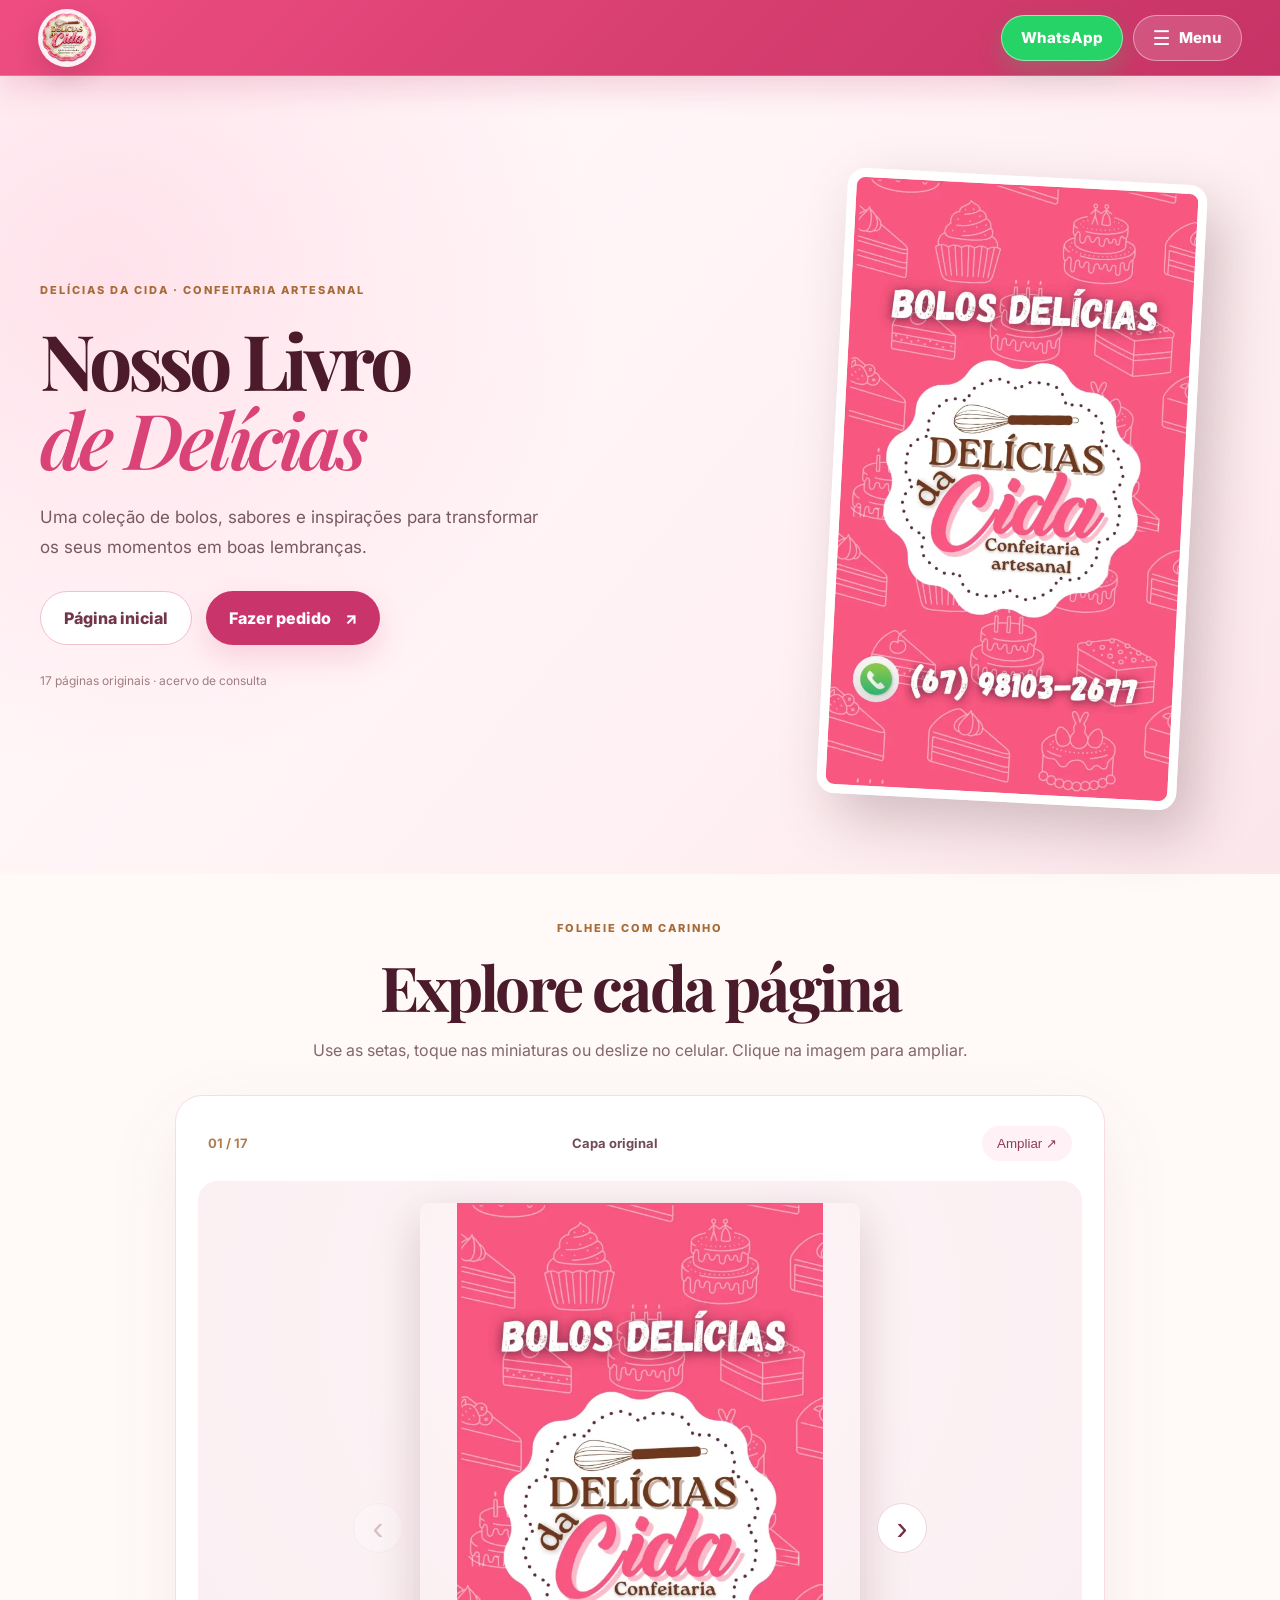
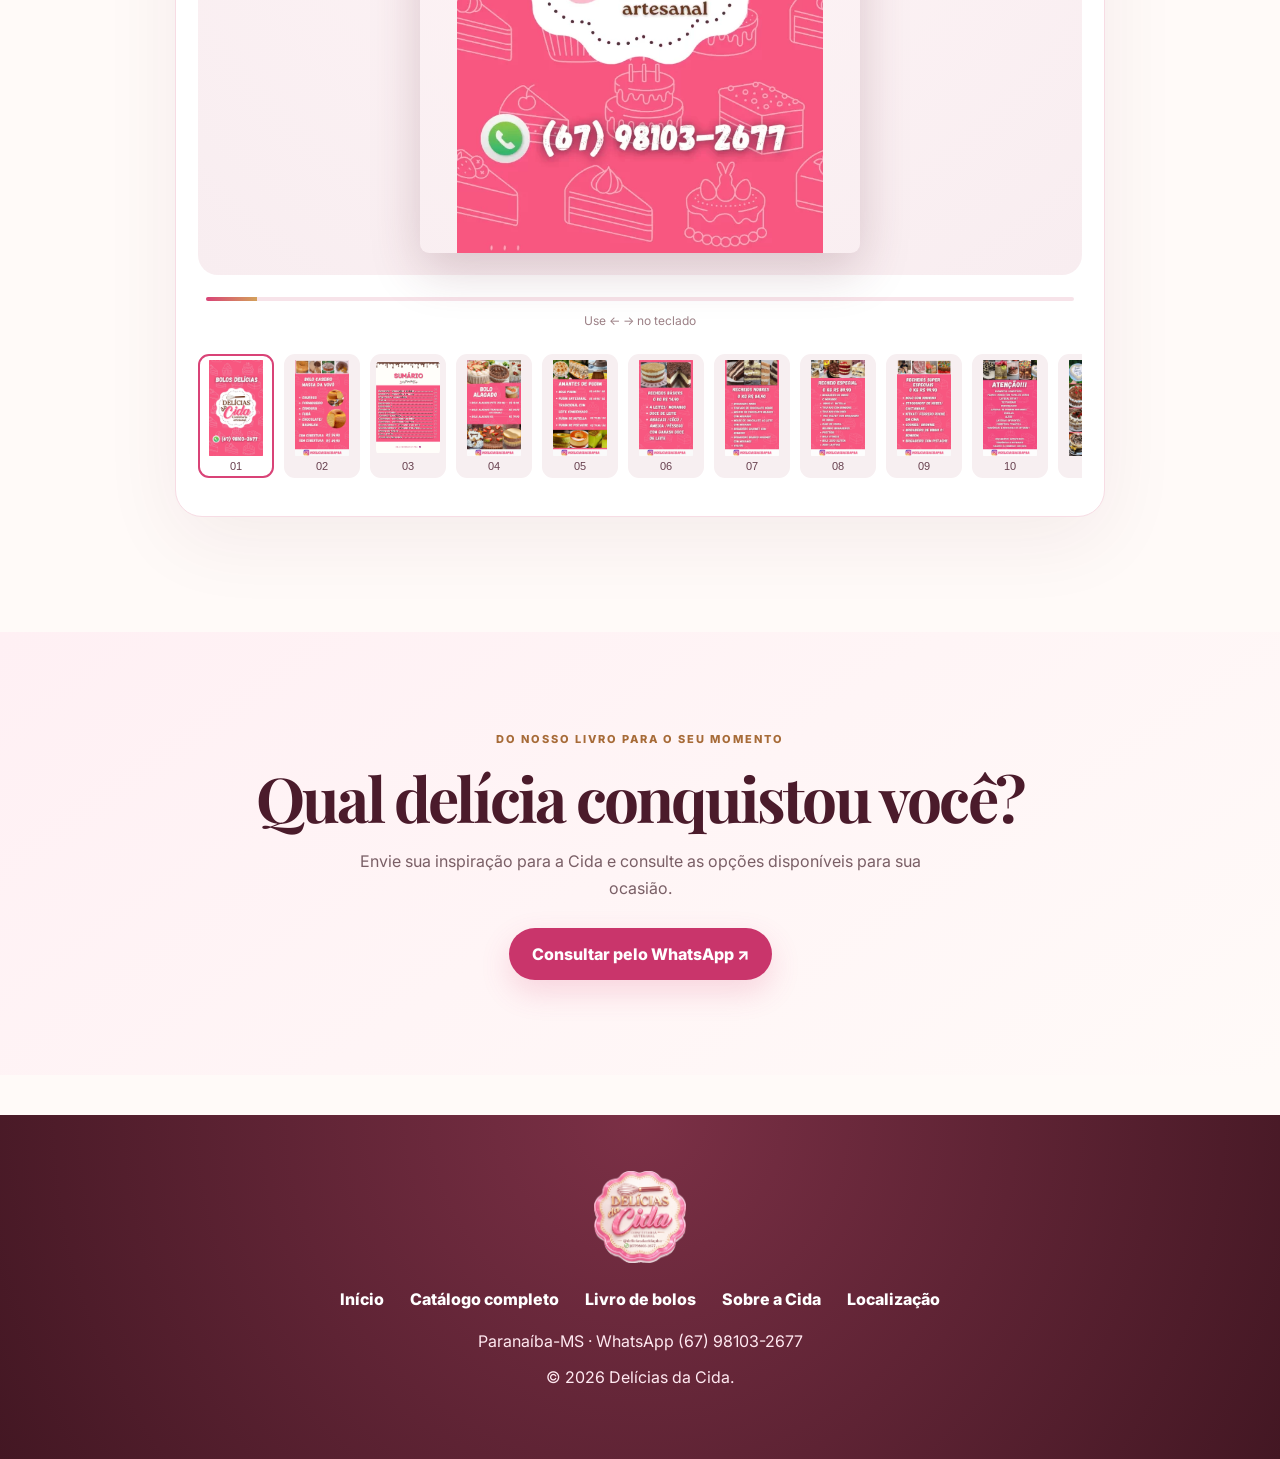
==== commit e861a949: "fix: refina livro de bolos e navegacao em tela cheia" ====
--- a/catalogo-de-bolos.html
+++ b/catalogo-de-bolos.html
@@ -9,10 +9,10 @@
 <script>!function(f,b,e,v,n,t,s){if(f.fbq)return;n=f.fbq=function(){n.callMethod?n.callMethod.apply(n,arguments):n.queue.push(arguments)};if(!f._fbq)n=f.fbq;n.push=n;n.loaded=!0;n.version='2.0';n.queue=[];t=b.createElement(e);t.async=true;t.src=v;s=b.getElementsByTagName(e)[0];s.parentNode.insertBefore(t,s)}(window,document,'script','https://connect.facebook.net/en_US/fbevents.js');fbq('init','1072531990334488');fbq('track','PageView');</script>
 </head><body class="catalog-detail-body livro-bolos-body"><noscript><iframe src="https://www.googletagmanager.com/ns.html?id=GTM-K358S256" height="0" width="0" style="display:none;visibility:hidden"></iframe></noscript>
 <header class="site-header" id="inicio"><a class="brand" href="index.html#inicio" aria-label="Delícias da Cida"><img src="assets/logo.png" alt="Delícias da Cida"></a><div class="header-actions"><a class="header-whats" href="https://wa.me/5567981032677" target="_blank" rel="noopener">WhatsApp</a><button class="nav-toggle" type="button" aria-label="Abrir menu" aria-controls="nav" aria-expanded="false" onclick="toggleMenu()"><span aria-hidden="true">☰</span> Menu</button></div><nav class="nav" id="nav" aria-label="Menu principal"><a href="index.html#inicio">Início</a><a href="catalogo.html">Catálogo completo</a><a href="catalogo-de-bolos.html" aria-current="page">Livro de bolos</a><a href="index.html#cida">Sobre a Cida</a><a href="index.html#localizacao">Contato</a></nav></header>
-<main class="livro-main"><section class="livro-hero"><div class="livro-hero-copy"><span class="livro-eyebrow">Delícias da Cida · Confeitaria artesanal</span><h1>Nosso Livro<br><em>de Delícias</em></h1><p>Uma coleção de bolos, sabores e inspirações para transformar os seus momentos em boas lembranças.</p><div class="livro-hero-actions"><a class="livro-btn-primary" href="#livro-visualizador">Explorar o livro <span aria-hidden="true">↗</span></a><a class="livro-btn-secondary" href="catalogo.html">Catálogo atual</a></div><p class="livro-kicker">17 páginas originais · acervo de consulta</p></div><div class="livro-cover"><img src="assets/acervo-bolos/pagina-01.webp" alt="Capa original do catálogo de bolos Delícias da Cida" width="576" height="1024"></div></section>
-<section class="livro-notice" aria-label="Aviso sobre valores"><span aria-hidden="true">✦</span><p><strong>Um acervo para se inspirar.</strong> As páginas foram preservadas na ordem original e contêm valores históricos. Consulte preços, disponibilidade e condições atuais diretamente com a Cida.</p></section>
+<main class="livro-main"><section class="livro-hero"><div class="livro-hero-copy"><span class="livro-eyebrow">Delícias da Cida · Confeitaria artesanal</span><h1>Nosso Livro<br><em>de Delícias</em></h1><p>Uma coleção de bolos, sabores e inspirações para transformar os seus momentos em boas lembranças.</p><div class="livro-hero-actions"><a class="livro-btn-secondary" href="index.html">Página inicial</a><a class="livro-btn-primary" href="https://wa.me/5567981032677?text=Ol%C3%A1%2C%20Cida%21%20Vi%20seu%20Livro%20de%20Del%C3%ADcias%20e%20quero%20fazer%20um%20pedido." target="_blank" rel="noopener">Fazer pedido <span aria-hidden="true">↗</span></a></div><p class="livro-kicker">17 páginas originais · acervo de consulta</p></div><div class="livro-cover"><img src="assets/acervo-bolos/pagina-01.webp" alt="Capa original do catálogo de bolos Delícias da Cida" width="576" height="1024"></div></section>
+
 <section class="livro-reader-section" id="livro-visualizador"><div class="livro-heading"><span class="livro-eyebrow">Folheie com carinho</span><h2>Explore cada página</h2><p>Use as setas, toque nas miniaturas ou deslize no celular. Clique na imagem para ampliar.</p></div>
 <div class="livro-reader"><div class="livro-reader-top"><span id="livro-page-label">01 / 17</span><span id="livro-page-name">Capa original</span><button id="livro-zoom" type="button" aria-label="Ampliar página">Ampliar ↗</button></div><div class="livro-stage"><button id="livro-prev" class="livro-arrow" type="button" aria-label="Página anterior">‹</button><button id="livro-image-button" class="livro-image-button" type="button" aria-label="Ampliar página atual"><img id="livro-image" src="assets/acervo-bolos/pagina-01.webp" alt="Página 1: Capa original" width="576" height="1024"></button><button id="livro-next" class="livro-arrow" type="button" aria-label="Próxima página">›</button></div><div class="livro-reader-bottom"><div class="livro-progress"><span id="livro-progress-fill"></span></div><div class="livro-reader-help">Use ← → no teclado</div></div><div id="livro-thumbs" class="livro-thumbs" aria-label="Selecionar página do catálogo"></div></div></section>
 <section class="livro-footer-cta"><span class="livro-eyebrow">Do nosso livro para o seu momento</span><h2>Qual delícia conquistou você?</h2><p>Envie sua inspiração para a Cida e consulte as opções disponíveis para sua ocasião.</p><a class="livro-btn-primary" href="https://wa.me/5567981032677?text=Ol%C3%A1%2C%20Cida%21%20Vi%20o%20Livro%20de%20Del%C3%ADcias%20no%20site%20e%20quero%20consultar%20as%20op%C3%A7%C3%B5es%20atuais%20de%20bolos." target="_blank" rel="noopener">Consultar pelo WhatsApp ↗</a></section></main>
 <footer class="footer-premium"><div class="container footer-inner"><img src="assets/logo.png" alt="Delícias da Cida" class="footer-logo"><nav><a href="index.html">Início</a><a href="catalogo.html">Catálogo completo</a><a href="catalogo-de-bolos.html">Livro de bolos</a><a href="index.html#cida">Sobre a Cida</a><a href="index.html#localizacao">Localização</a></nav><p>Paranaíba-MS · WhatsApp (67) 98103-2677</p><p>© 2026 Delícias da Cida.</p></div></footer>
-<dialog id="livro-dialog" class="livro-dialog" aria-label="Página ampliada"><button id="livro-close" type="button" aria-label="Fechar imagem ampliada">Fechar ×</button><img id="livro-dialog-image" src="assets/acervo-bolos/pagina-01.webp" alt="Página ampliada"></dialog><script src="script.js"></script><script src="livro-bolos.js"></script></body></html>
+<dialog id="livro-dialog" class="livro-dialog" aria-label="Leitor de páginas ampliadas"><button id="livro-close" type="button" aria-label="Fechar imagem ampliada">Fechar ×</button><div class="livro-dialog-layout"><button id="livro-modal-prev" class="livro-modal-arrow" type="button" aria-label="Página anterior">‹</button><img id="livro-dialog-image" src="assets/acervo-bolos/pagina-01.webp" alt="Página ampliada"><button id="livro-modal-next" class="livro-modal-arrow" type="button" aria-label="Próxima página">›</button></div><div id="livro-modal-label" class="livro-modal-label" aria-live="polite">01 / 17 — Capa original</div></dialog><script src="script.js"></script><script src="livro-bolos.js"></script></body></html>
--- a/livro-bolos.css
+++ b/livro-bolos.css
@@ -1,2 +1,17 @@
 /* Livro de Delicias - styles scoped to new page */
 .livro-bolos-body{background:#fffaf8;color:#4b1b2b}.livro-main{overflow:hidden}.livro-hero{min-height:670px;padding:100px max(32px,calc((100vw - 1200px)/2)) 72px;display:grid;grid-template-columns:1.2fr .8fr;gap:60px;align-items:center;background:radial-gradient(circle at 8% 25%,#ffe2eb 0,transparent 38%),linear-gradient(130deg,#fffafb,#fff1f4 65%,#fbe6eb)}.livro-hero-copy h1{font-family:'Playfair Display',Georgia,serif;font-size:clamp(56px,6vw,100px);line-height:1.03;letter-spacing:-.055em;margin:22px 0 25px;color:#4b1b2b}.livro-hero-copy h1 em{font-weight:600;color:#d94377}.livro-eyebrow{text-transform:uppercase;letter-spacing:.18em;font-size:11px;font-weight:800;color:#a76b38}.livro-hero-copy>p:not(.livro-kicker){max-width:520px;line-height:1.75;font-size:17px;color:#765a60}.livro-hero-actions{display:flex;flex-wrap:wrap;gap:14px;margin:28px 0}.livro-btn-primary,.livro-btn-secondary{display:inline-flex;justify-content:center;align-items:center;gap:14px;border-radius:999px;padding:16px 23px;font-weight:800;text-decoration:none;transition:transform .2s,box-shadow .2s}.livro-btn-primary{background:#c9356b;color:white;box-shadow:0 12px 30px #d9437730}.livro-btn-secondary{color:#713749;border:1px solid #f1c1d1;background:white}.livro-btn-primary:hover,.livro-btn-secondary:hover{transform:translateY(-2px)}.livro-kicker{font-size:12px;color:#9f7e83}.livro-cover{max-width:360px;width:100%;justify-self:center;transform:rotate(3deg);box-shadow:18px 23px 55px #512a3340;border:9px solid white;border-radius:18px;overflow:hidden}.livro-cover img{width:100%;display:block;height:auto}.livro-notice{padding:21px 30px;margin:0 auto;max-width:1180px;display:flex;align-items:flex-start;gap:15px;border-bottom:1px solid #f2dde3;color:#76545d;font-size:13px;line-height:1.7}.livro-notice span{color:#bc9158;font-size:23px}.livro-notice p{margin:0}.livro-reader-section{padding:96px 24px 115px;background:#fffaf8}.livro-heading{text-align:center;max-width:720px;margin:0 auto 45px}.livro-heading h2,.livro-footer-cta h2{font:700 clamp(39px,5vw,62px)/1.12 'Playfair Display',Georgia,serif;letter-spacing:-.045em;color:#4b1b2b;margin:16px 0}.livro-heading p{color:#84666e;line-height:1.7}.livro-reader{margin:auto;max-width:930px;padding:22px;background:#fff;border:1px solid #f7dce4;border-radius:27px;box-shadow:0 22px 80px #5b243011}.livro-reader-top{display:flex;align-items:center;gap:15px;justify-content:space-between;color:#714c56;font-size:13px;font-weight:700;padding:8px 10px 20px}.livro-reader-top #livro-page-label{color:#b47d4f;white-space:nowrap}.livro-reader-top #livro-page-name{flex:1;text-align:center}.livro-reader-top button{border:none;background:#fff1f5;border-radius:30px;padding:10px 15px;cursor:pointer;color:#8d3b57}.livro-stage{display:flex;align-items:center;justify-content:center;gap:17px;min-height:500px;background:radial-gradient(circle at 50% 20%,#fff5f7,#f8edf0);border-radius:20px;padding:22px}.livro-image-button{border:none;background:transparent;cursor:zoom-in;padding:0;max-width:min(440px,75%);flex:1}.livro-image-button img{display:block;width:100%;height:auto;max-height:650px;object-fit:contain;margin:auto;border-radius:9px;box-shadow:0 16px 50px #64273a38}.livro-arrow{height:50px;width:50px;flex:0 0 50px;border:1px solid #eed6df;border-radius:50%;background:#fff;color:#703143;font-size:33px;cursor:pointer}.livro-arrow:disabled{opacity:.25;cursor:not-allowed}.livro-reader-bottom{padding:22px 8px 14px}.livro-progress{height:4px;background:#f7e3e9;border-radius:6px;overflow:hidden}.livro-progress span{height:100%;width:5.882%;background:linear-gradient(90deg,#d94377,#d3a15a);display:block;transition:width .2s}.livro-reader-help{text-align:center;color:#9c8086;font-size:12px;margin-top:12px}.livro-thumbs{display:flex;gap:10px;overflow-x:auto;padding:12px 4px 16px;scroll-snap-type:x mandatory}.livro-thumb{border:2px solid transparent;background:#f7eff1;border-radius:11px;flex:0 0 76px;padding:4px;cursor:pointer;scroll-snap-align:start;position:relative}.livro-thumb.is-active{border-color:#d94377;background:#fff}.livro-thumb img{display:block;width:100%;height:96px;object-fit:contain;border-radius:6px}.livro-thumb span{display:block;font-size:11px;padding-top:4px;color:#68414f}.livro-footer-cta{text-align:center;padding:95px 24px;background:linear-gradient(145deg,#fff0f4,#fffaf8)}.livro-footer-cta p{max-width:570px;margin:0 auto 26px;color:#7a5f66;line-height:1.7}.livro-dialog{border:0;background:#fff;border-radius:14px;padding:50px 12px 12px;max-width:min(95vw,800px);max-height:96vh;box-shadow:0 30px 90px #0007;position:fixed}.livro-dialog::backdrop{background:#20131cd9}.livro-dialog img{display:block;max-width:100%;max-height:calc(96vh - 80px);object-fit:contain;margin:auto}.livro-dialog button{position:absolute;top:8px;right:10px;border:0;border-radius:20px;padding:8px 15px;background:#f8e7ed;color:#6d3348;cursor:pointer}@media(max-width:760px){.livro-hero{grid-template-columns:1fr;text-align:center;gap:35px;padding:65px 23px 65px}.livro-hero-copy>p:not(.livro-kicker){margin-inline:auto}.livro-hero-actions{justify-content:center}.livro-cover{max-width:235px;transform:rotate(2deg)}.livro-reader-section{padding:65px 12px 80px}.livro-reader{padding:11px;border-radius:18px}.livro-stage{gap:5px;padding:12px 3px;min-height:0}.livro-image-button{max-width:calc(100% - 74px)}.livro-image-button img{max-height:65vh}.livro-arrow{height:32px;width:32px;flex-basis:32px;font-size:24px}.livro-reader-top{flex-wrap:wrap;gap:6px;font-size:12px}.livro-reader-top button{padding:7px 10px}.livro-thumbs{gap:6px}.livro-thumb{flex-basis:62px}.livro-thumb img{height:77px}.livro-notice{padding:20px}.livro-footer-cta{padding:65px 20px}}
+
+/* Pacote 35: refinamento do Livro de Bolos */
+.livro-reader-section{padding-top:42px}
+.livro-heading{margin-bottom:30px}
+.livro-hero-actions .livro-btn-primary{background:#c9356b;color:#fff}
+.livro-dialog{width:min(96vw,1060px);max-width:96vw;max-height:96dvh;min-height:0;padding:56px 78px 48px;box-sizing:border-box;background:#fffaf9;overflow:hidden}
+.livro-dialog-layout{position:relative;display:flex;justify-content:center;align-items:center;min-height:0;height:min(79dvh,880px)}
+.livro-dialog #livro-dialog-image{display:block;max-width:100%;max-height:100%;height:auto;width:auto;object-fit:contain;margin:auto;border-radius:8px}
+.livro-dialog .livro-modal-arrow{position:absolute;top:50%;transform:translateY(-50%);width:48px;height:48px;border-radius:50%;border:1px solid #ecc9d4;background:#fff;color:#6f2941;font-size:34px;display:grid;place-items:center;z-index:2;box-shadow:0 5px 24px #42202b19;cursor:pointer;padding:0}
+.livro-dialog #livro-modal-prev{left:-65px;right:auto;top:50%}
+.livro-dialog #livro-modal-next{right:-65px;left:auto;top:50%}
+.livro-dialog .livro-modal-arrow:disabled{opacity:.28;cursor:not-allowed}
+.livro-dialog #livro-close{z-index:3;top:10px;right:14px}
+.livro-modal-label{position:absolute;bottom:12px;left:15px;right:15px;text-align:center;font-size:12px;color:#7b5060;font-weight:700;white-space:nowrap;overflow:hidden;text-overflow:ellipsis}
+@media(max-width:760px){.livro-reader-section{padding-top:28px}.livro-heading{margin-bottom:24px}.livro-dialog{padding:52px 42px 43px;width:98vw;max-width:98vw;max-height:96dvh}.livro-dialog-layout{height:75dvh}.livro-dialog .livro-modal-arrow{height:34px;width:34px;font-size:26px}.livro-dialog #livro-modal-prev{left:-38px}.livro-dialog #livro-modal-next{right:-38px}.livro-modal-label{bottom:9px;font-size:11px}}
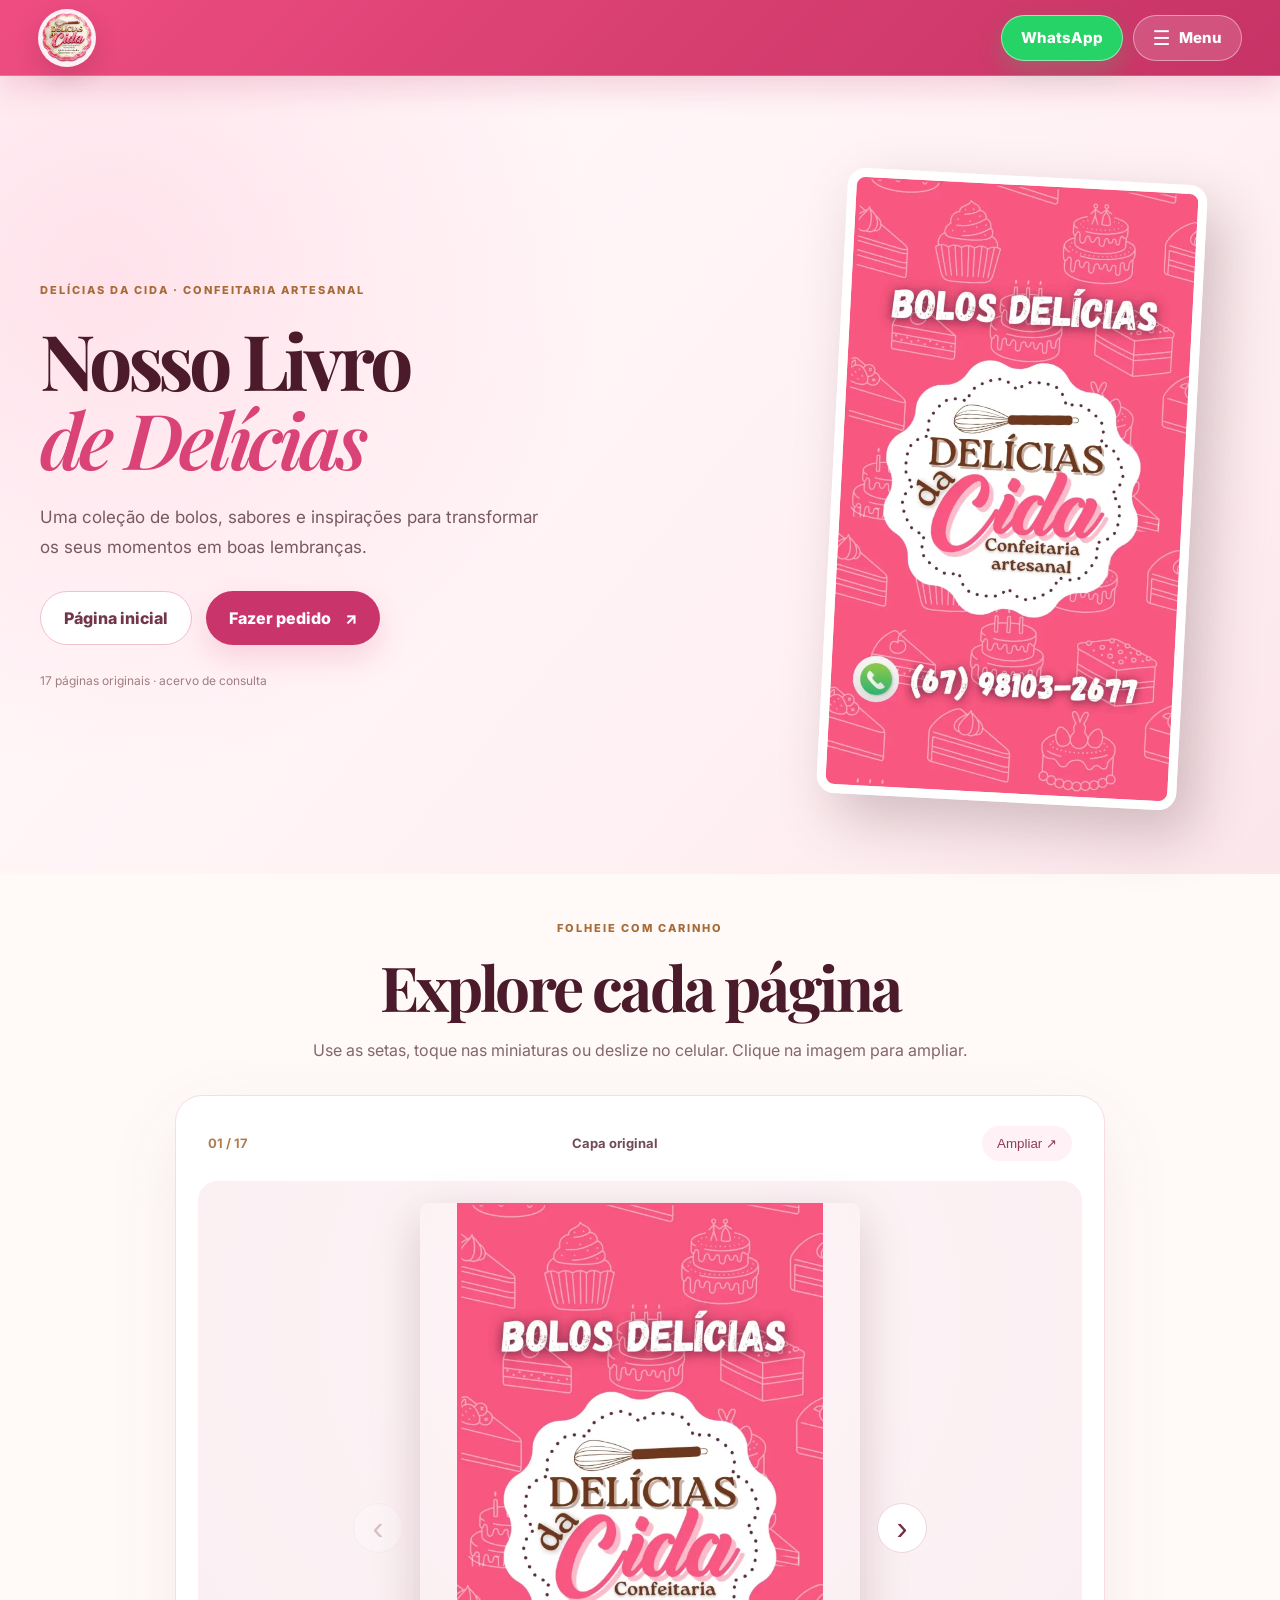
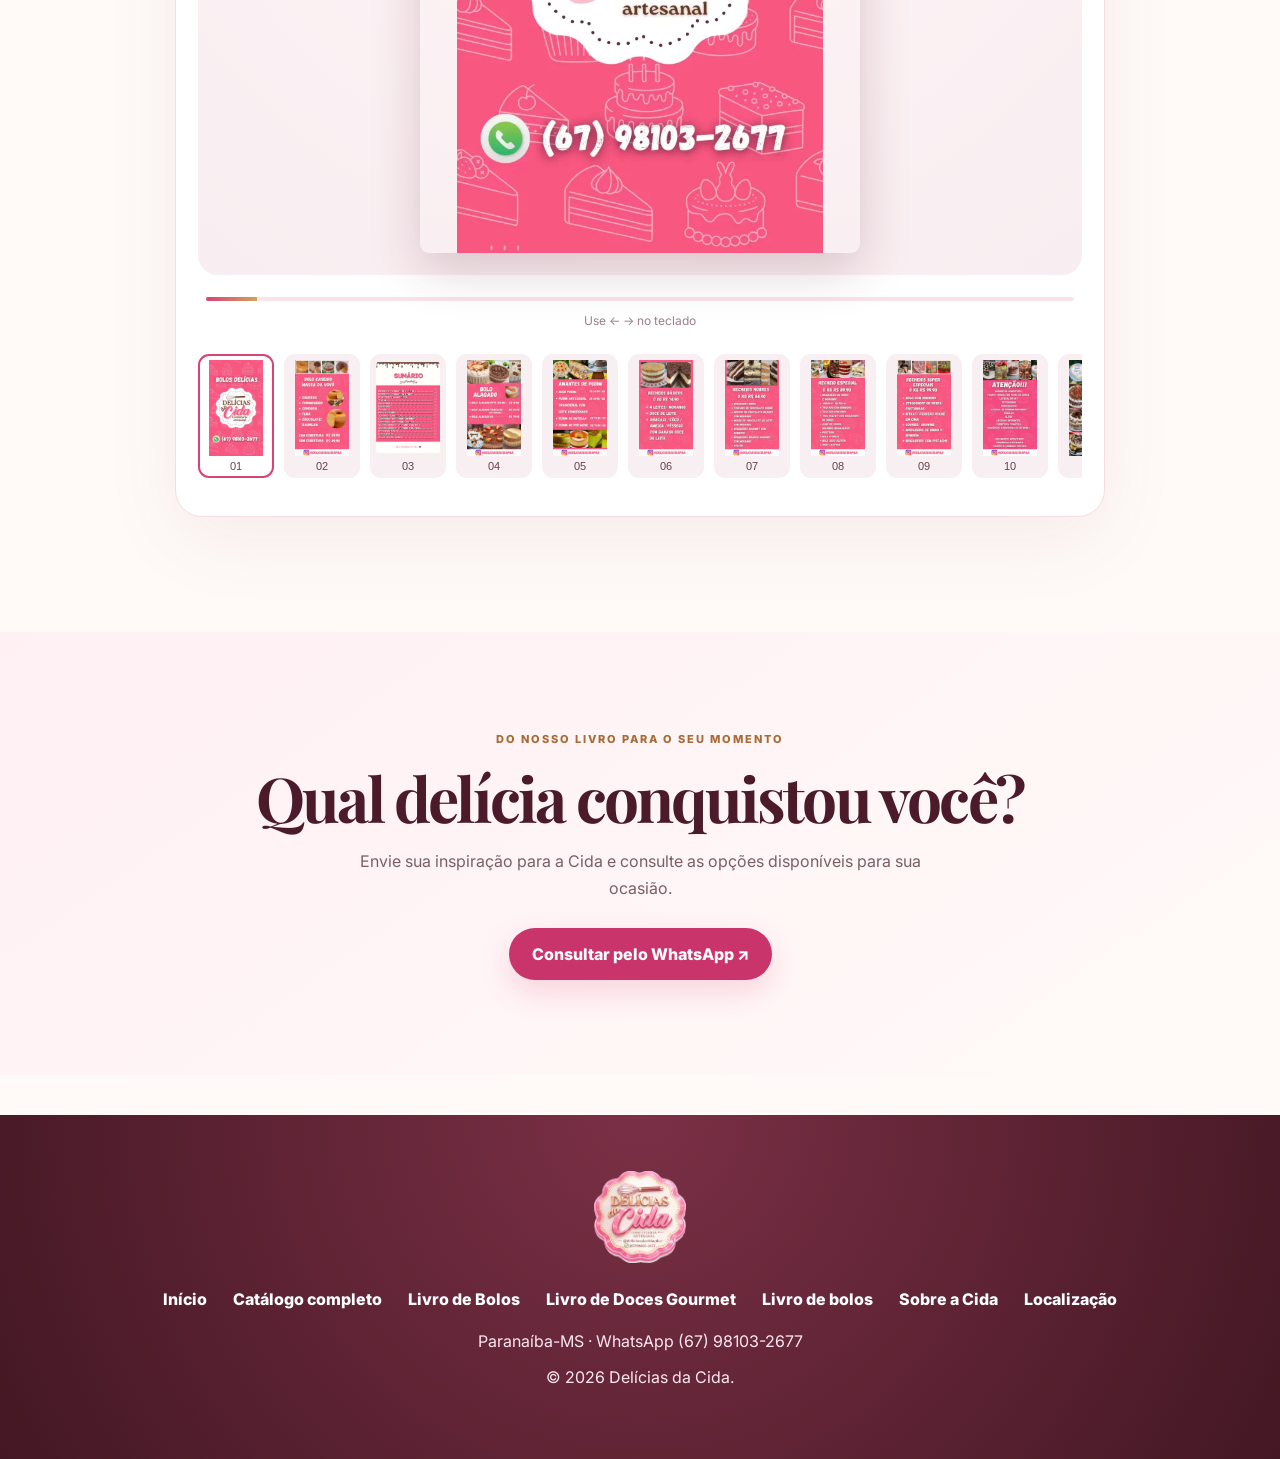
==== commit 57f6afc2: "feat: integra livros digitais aos menus e catalogo" ====
--- a/catalogo-de-bolos.html
+++ b/catalogo-de-bolos.html
@@ -2,17 +2,17 @@
 <html lang="pt-BR"><head><meta charset="utf-8"><meta name="viewport" content="width=device-width,initial-scale=1">
 <title>Livro de Delícias | Catálogo de Bolos | Delícias da Cida</title><meta name="description" content="Explore o acervo de bolos artesanais da Delícias da Cida em um livro digital de inspirações. Consulte sabores e opções e confirme valores pelo WhatsApp.">
 <meta name="theme-color" content="#e84b7f"><link rel="icon" href="assets/favicon.ico"><link rel="preconnect" href="https://fonts.googleapis.com"><link rel="preconnect" href="https://fonts.gstatic.com" crossorigin>
-<link href="https://fonts.googleapis.com/css2?family=Inter:wght@400;500;600;700;800&family=Playfair+Display:wght@600;700;800&display=swap" rel="stylesheet"><link rel="stylesheet" href="style.css"><link rel="stylesheet" href="catalogo-premium.css"><link rel="stylesheet" href="livro-bolos.css">
+<link href="https://fonts.googleapis.com/css2?family=Inter:wght@400;500;600;700;800&family=Playfair+Display:wght@600;700;800&display=swap" rel="stylesheet"><link rel="stylesheet" href="style.css"><link rel="stylesheet" href="catalogo-premium.css"><link rel="stylesheet" href="cida-livros-nav.css"><link rel="stylesheet" href="livro-bolos.css">
 <!-- GTM / GA4 / Meta Pixel: identificadores iguais aos do catalogo principal -->
 <script>(function(w,d,s,l,i){w[l]=w[l]||[];w[l].push({'gtm.start':new Date().getTime(),event:'gtm.js'});var f=d.getElementsByTagName(s)[0],dl=l!='dataLayer'?'&l='+l:'';var j=d.createElement(s);j.async=true;j.src='https://www.googletagmanager.com/gtm.js?id='+i+dl;f.parentNode.insertBefore(j,f)})(window,document,'script','dataLayer','GTM-K358S256');</script>
 <script async src="https://www.googletagmanager.com/gtag/js?id=G-E81J8073YN"></script><script>window.dataLayer=window.dataLayer||[];function gtag(){dataLayer.push(arguments)}gtag('js',new Date());gtag('config','G-E81J8073YN');</script>
 <script>!function(f,b,e,v,n,t,s){if(f.fbq)return;n=f.fbq=function(){n.callMethod?n.callMethod.apply(n,arguments):n.queue.push(arguments)};if(!f._fbq)n=f.fbq;n.push=n;n.loaded=!0;n.version='2.0';n.queue=[];t=b.createElement(e);t.async=true;t.src=v;s=b.getElementsByTagName(e)[0];s.parentNode.insertBefore(t,s)}(window,document,'script','https://connect.facebook.net/en_US/fbevents.js');fbq('init','1072531990334488');fbq('track','PageView');</script>
 </head><body class="catalog-detail-body livro-bolos-body"><noscript><iframe src="https://www.googletagmanager.com/ns.html?id=GTM-K358S256" height="0" width="0" style="display:none;visibility:hidden"></iframe></noscript>
-<header class="site-header" id="inicio"><a class="brand" href="index.html#inicio" aria-label="Delícias da Cida"><img src="assets/logo.png" alt="Delícias da Cida"></a><div class="header-actions"><a class="header-whats" href="https://wa.me/5567981032677" target="_blank" rel="noopener">WhatsApp</a><button class="nav-toggle" type="button" aria-label="Abrir menu" aria-controls="nav" aria-expanded="false" onclick="toggleMenu()"><span aria-hidden="true">☰</span> Menu</button></div><nav class="nav" id="nav" aria-label="Menu principal"><a href="index.html#inicio">Início</a><a href="catalogo.html">Catálogo completo</a><a href="catalogo-de-bolos.html" aria-current="page">Livro de bolos</a><a href="index.html#cida">Sobre a Cida</a><a href="index.html#localizacao">Contato</a></nav></header>
+<header class="site-header" id="inicio"><a class="brand" href="index.html#inicio" aria-label="Delícias da Cida"><img src="assets/logo.png" alt="Delícias da Cida"></a><div class="header-actions"><a class="header-whats" href="https://wa.me/5567981032677" target="_blank" rel="noopener">WhatsApp</a><button class="nav-toggle" type="button" aria-label="Abrir menu" aria-controls="nav" aria-expanded="false" onclick="toggleMenu()"><span aria-hidden="true">☰</span> Menu</button></div><nav class="nav" id="nav" aria-label="Menu principal"><a href="index.html#inicio">Início</a><details class="cida-nav-livros"><summary>Catálogos <span aria-hidden="true">⌄</span></summary><div class="cida-nav-livros-menu"><a href="catalogo.html">Catálogo de produtos<small>Encontre sua delícia</small></a><a href="catalogo-de-bolos.html">Livro de Bolos<small>17 páginas de inspiração</small></a><a href="catalogo-doces-gourmet.html">Livro de Doces Gourmet<small>25 páginas para folhear</small></a></div></details><a href="catalogo-de-bolos.html" aria-current="page">Livro de bolos</a><a href="index.html#cida">Sobre a Cida</a><a href="index.html#localizacao">Contato</a></nav></header>
 <main class="livro-main"><section class="livro-hero"><div class="livro-hero-copy"><span class="livro-eyebrow">Delícias da Cida · Confeitaria artesanal</span><h1>Nosso Livro<br><em>de Delícias</em></h1><p>Uma coleção de bolos, sabores e inspirações para transformar os seus momentos em boas lembranças.</p><div class="livro-hero-actions"><a class="livro-btn-secondary" href="index.html">Página inicial</a><a class="livro-btn-primary" href="https://wa.me/5567981032677?text=Ol%C3%A1%2C%20Cida%21%20Vi%20seu%20Livro%20de%20Del%C3%ADcias%20e%20quero%20fazer%20um%20pedido." target="_blank" rel="noopener">Fazer pedido <span aria-hidden="true">↗</span></a></div><p class="livro-kicker">17 páginas originais · acervo de consulta</p></div><div class="livro-cover"><img src="assets/acervo-bolos/pagina-01.webp" alt="Capa original do catálogo de bolos Delícias da Cida" width="576" height="1024"></div></section>
 
 <section class="livro-reader-section" id="livro-visualizador"><div class="livro-heading"><span class="livro-eyebrow">Folheie com carinho</span><h2>Explore cada página</h2><p>Use as setas, toque nas miniaturas ou deslize no celular. Clique na imagem para ampliar.</p></div>
 <div class="livro-reader"><div class="livro-reader-top"><span id="livro-page-label">01 / 17</span><span id="livro-page-name">Capa original</span><button id="livro-zoom" type="button" aria-label="Ampliar página">Ampliar ↗</button></div><div class="livro-stage"><button id="livro-prev" class="livro-arrow" type="button" aria-label="Página anterior">‹</button><button id="livro-image-button" class="livro-image-button" type="button" aria-label="Ampliar página atual"><img id="livro-image" src="assets/acervo-bolos/pagina-01.webp" alt="Página 1: Capa original" width="576" height="1024"></button><button id="livro-next" class="livro-arrow" type="button" aria-label="Próxima página">›</button></div><div class="livro-reader-bottom"><div class="livro-progress"><span id="livro-progress-fill"></span></div><div class="livro-reader-help">Use ← → no teclado</div></div><div id="livro-thumbs" class="livro-thumbs" aria-label="Selecionar página do catálogo"></div></div></section>
 <section class="livro-footer-cta"><span class="livro-eyebrow">Do nosso livro para o seu momento</span><h2>Qual delícia conquistou você?</h2><p>Envie sua inspiração para a Cida e consulte as opções disponíveis para sua ocasião.</p><a class="livro-btn-primary" href="https://wa.me/5567981032677?text=Ol%C3%A1%2C%20Cida%21%20Vi%20o%20Livro%20de%20Del%C3%ADcias%20no%20site%20e%20quero%20consultar%20as%20op%C3%A7%C3%B5es%20atuais%20de%20bolos." target="_blank" rel="noopener">Consultar pelo WhatsApp ↗</a></section></main>
-<footer class="footer-premium"><div class="container footer-inner"><img src="assets/logo.png" alt="Delícias da Cida" class="footer-logo"><nav><a href="index.html">Início</a><a href="catalogo.html">Catálogo completo</a><a href="catalogo-de-bolos.html">Livro de bolos</a><a href="index.html#cida">Sobre a Cida</a><a href="index.html#localizacao">Localização</a></nav><p>Paranaíba-MS · WhatsApp (67) 98103-2677</p><p>© 2026 Delícias da Cida.</p></div></footer>
+<footer class="footer-premium"><div class="container footer-inner"><img src="assets/logo.png" alt="Delícias da Cida" class="footer-logo"><nav><a href="index.html">Início</a><a href="catalogo.html">Catálogo completo</a><a href="catalogo-de-bolos.html">Livro de Bolos</a><a href="catalogo-doces-gourmet.html">Livro de Doces Gourmet</a><a href="catalogo-de-bolos.html">Livro de bolos</a><a href="index.html#cida">Sobre a Cida</a><a href="index.html#localizacao">Localização</a></nav><p>Paranaíba-MS · WhatsApp (67) 98103-2677</p><p>© 2026 Delícias da Cida.</p></div></footer>
 <dialog id="livro-dialog" class="livro-dialog" aria-label="Leitor de páginas ampliadas"><button id="livro-close" type="button" aria-label="Fechar imagem ampliada">Fechar ×</button><div class="livro-dialog-layout"><button id="livro-modal-prev" class="livro-modal-arrow" type="button" aria-label="Página anterior">‹</button><img id="livro-dialog-image" src="assets/acervo-bolos/pagina-01.webp" alt="Página ampliada"><button id="livro-modal-next" class="livro-modal-arrow" type="button" aria-label="Próxima página">›</button></div><div id="livro-modal-label" class="livro-modal-label" aria-live="polite">01 / 17 — Capa original</div></dialog><script src="script.js"></script><script src="livro-bolos.js"></script></body></html>
--- a/cida-livros-nav.css
+++ b/cida-livros-nav.css
@@ -0,0 +1,28 @@
+/* Pacote 41 - Menu e livros digitais */
+.site-header{overflow:visible}
+.cida-nav-livros{position:relative;display:inline-block;flex-shrink:0;color:inherit;font:inherit}
+.cida-nav-livros>summary{cursor:pointer;display:inline-flex;align-items:center;gap:6px;list-style:none;white-space:nowrap;font:inherit;font-weight:600;padding:10px 2px}
+.cida-nav-livros>summary::-webkit-details-marker{display:none}
+.cida-nav-livros>summary span{font-size:16px}
+.cida-nav-livros-menu{position:absolute;z-index:900;right:0;top:calc(100% + 8px);min-width:255px;background:#fffaf9;border:1px solid #eddce0;box-shadow:0 22px 48px #59263624;border-radius:16px;padding:9px;display:flex;flex-direction:column;gap:2px}
+.cida-nav-livros-menu a{display:block;color:#542638!important;text-decoration:none;padding:12px 13px;border-radius:11px;line-height:1.3;font-size:13px;font-weight:700;white-space:normal}
+.cida-nav-livros-menu a:hover,.cida-nav-livros-menu a:focus-visible{background:#fff0f4;color:#b92b63!important}
+.cida-nav-livros-menu small{display:block;margin-top:4px;font-size:11px;color:#8b7278;font-weight:400}
+.cida-livros-section{max-width:1190px;margin:0 auto 72px;padding:40px 24px 0}
+.cida-livros-intro{text-align:center;margin-bottom:31px}
+.cida-livros-eyebrow{display:block;color:#ad8559;letter-spacing:.17em;font-size:11px;font-weight:800}
+.cida-livros-intro h2{font-family:'Playfair Display',Georgia,serif;font-size:clamp(32px,4vw,52px);line-height:1.17;color:#552639;margin:10px 0 10px}
+.cida-livros-intro p{color:#866870;font-size:15px;line-height:1.6}
+.cida-livros-grid{display:grid;grid-template-columns:repeat(2,minmax(0,1fr));gap:24px}
+.cida-livros-card{display:grid;grid-template-columns:39% 61%;min-width:0;overflow:hidden;border:1px solid #f0dce3;border-radius:22px;background:linear-gradient(135deg,#fff8fa,#fff0f3);box-shadow:0 12px 40px #662f4211;text-decoration:none!important;transition:transform .2s ease,box-shadow .2s ease;color:#562538}
+.cida-livros-card:hover{transform:translateY(-4px);box-shadow:0 18px 45px #662f4223}
+.cida-livros-photo{padding:17px 0 17px 17px;display:flex;align-items:center}
+.cida-livros-photo img{width:100%;height:245px;object-fit:contain;filter:drop-shadow(4px 8px 10px #6b3d3b30)}
+.cida-livros-copy{padding:26px 22px;display:flex;flex-direction:column;justify-content:center;align-items:flex-start}
+.cida-livros-copy>span{font-size:10px;color:#ad8559;letter-spacing:.09em;font-weight:800}
+.cida-livros-copy h3{font-family:'Playfair Display',Georgia,serif;font-size:clamp(21px,2.4vw,31px);line-height:1.2;margin:10px 0;color:#552639}
+.cida-livros-copy p{font-size:13px;line-height:1.6;color:#826970;margin:0 0 16px}
+.cida-livros-copy strong{font-size:13px;color:#bd3264}
+.cida-livros-caption{font-size:12px;color:#9c7a83;text-align:center;margin:20px auto 0}
+@media(max-width:900px){.cida-nav-livros{display:block;width:100%}.cida-nav-livros>summary{width:100%;justify-content:space-between;padding:12px 14px}.cida-nav-livros-menu{position:static;min-width:0;box-shadow:none;border-radius:10px;background:#fff5f7;margin:3px 0 10px}.cida-livros-grid{grid-template-columns:1fr;max-width:640px;margin:auto}}
+@media(max-width:480px){.cida-livros-section{padding:25px 15px 0;margin-bottom:48px}.cida-livros-card{grid-template-columns:37% 63%}.cida-livros-photo{padding:12px 0 12px 12px}.cida-livros-photo img{height:200px}.cida-livros-copy{padding:18px 13px}.cida-livros-copy h3{font-size:21px}.cida-livros-copy p{font-size:12px}}
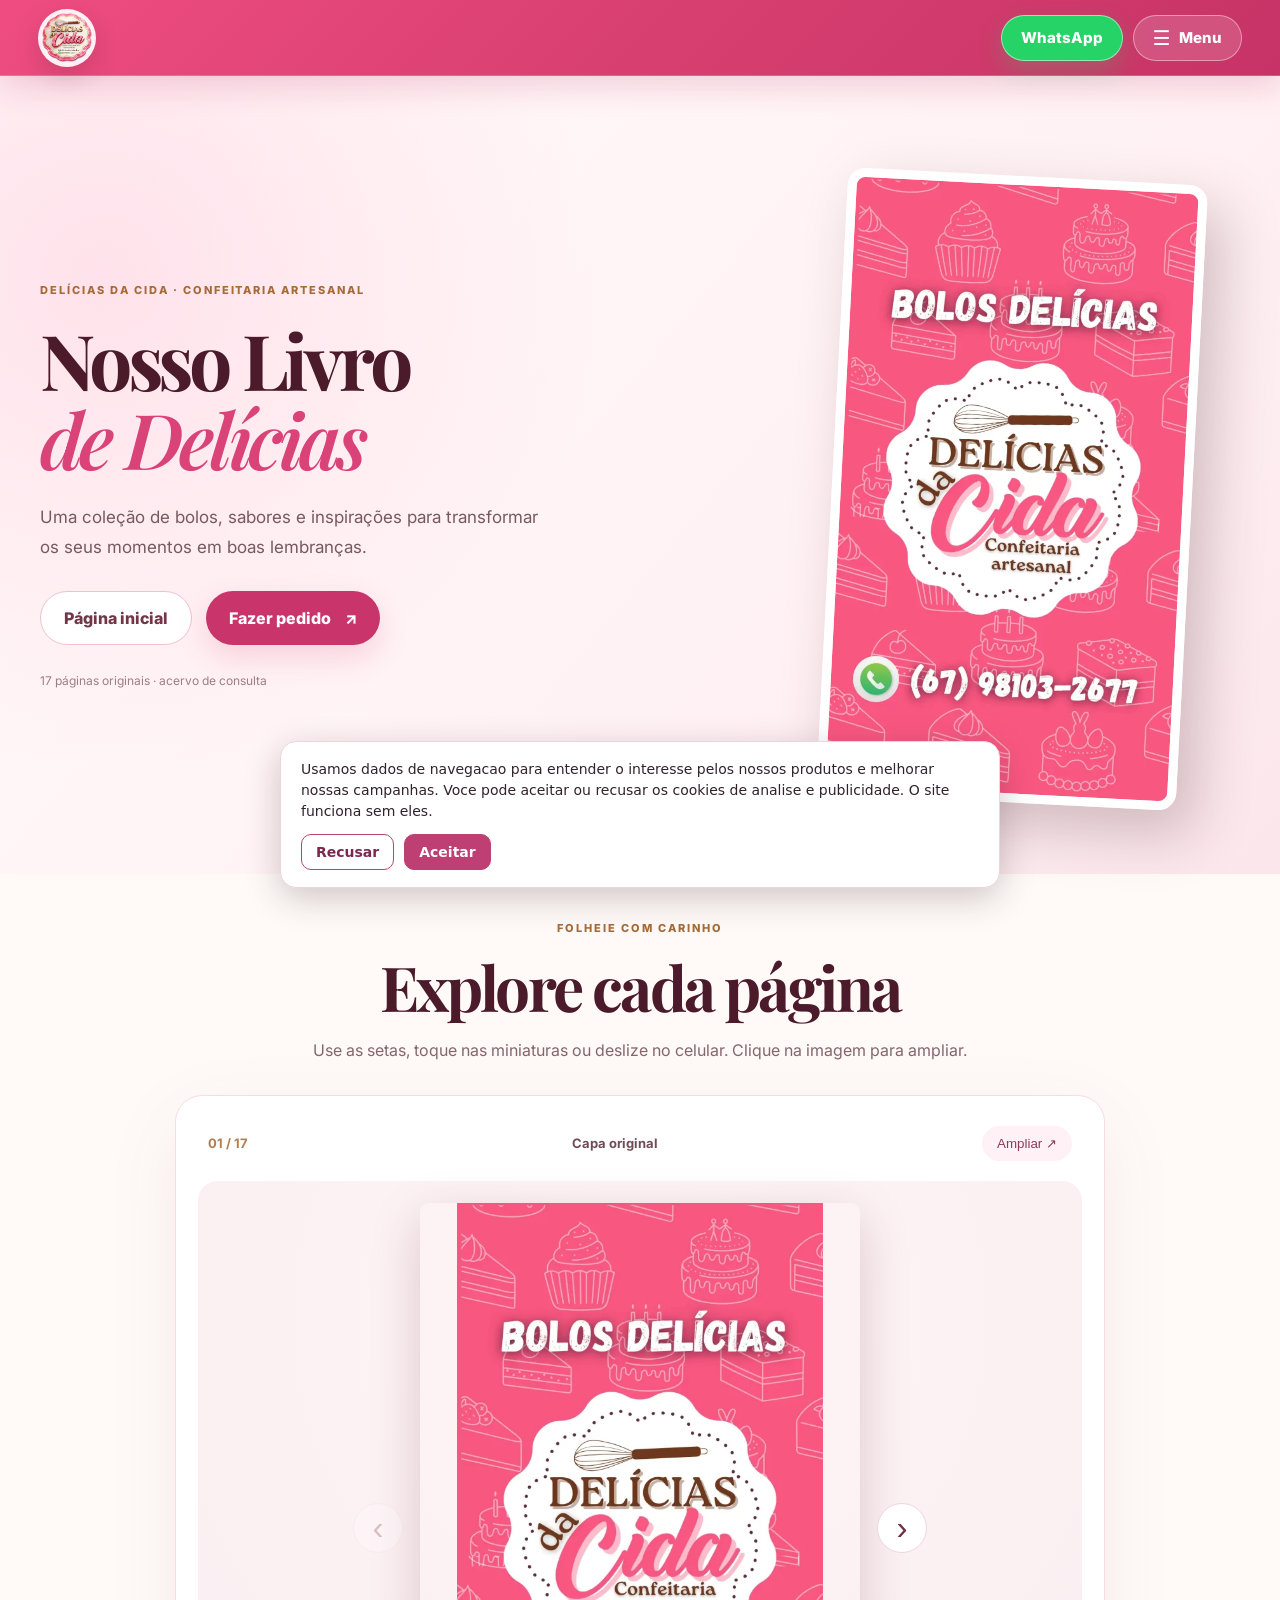
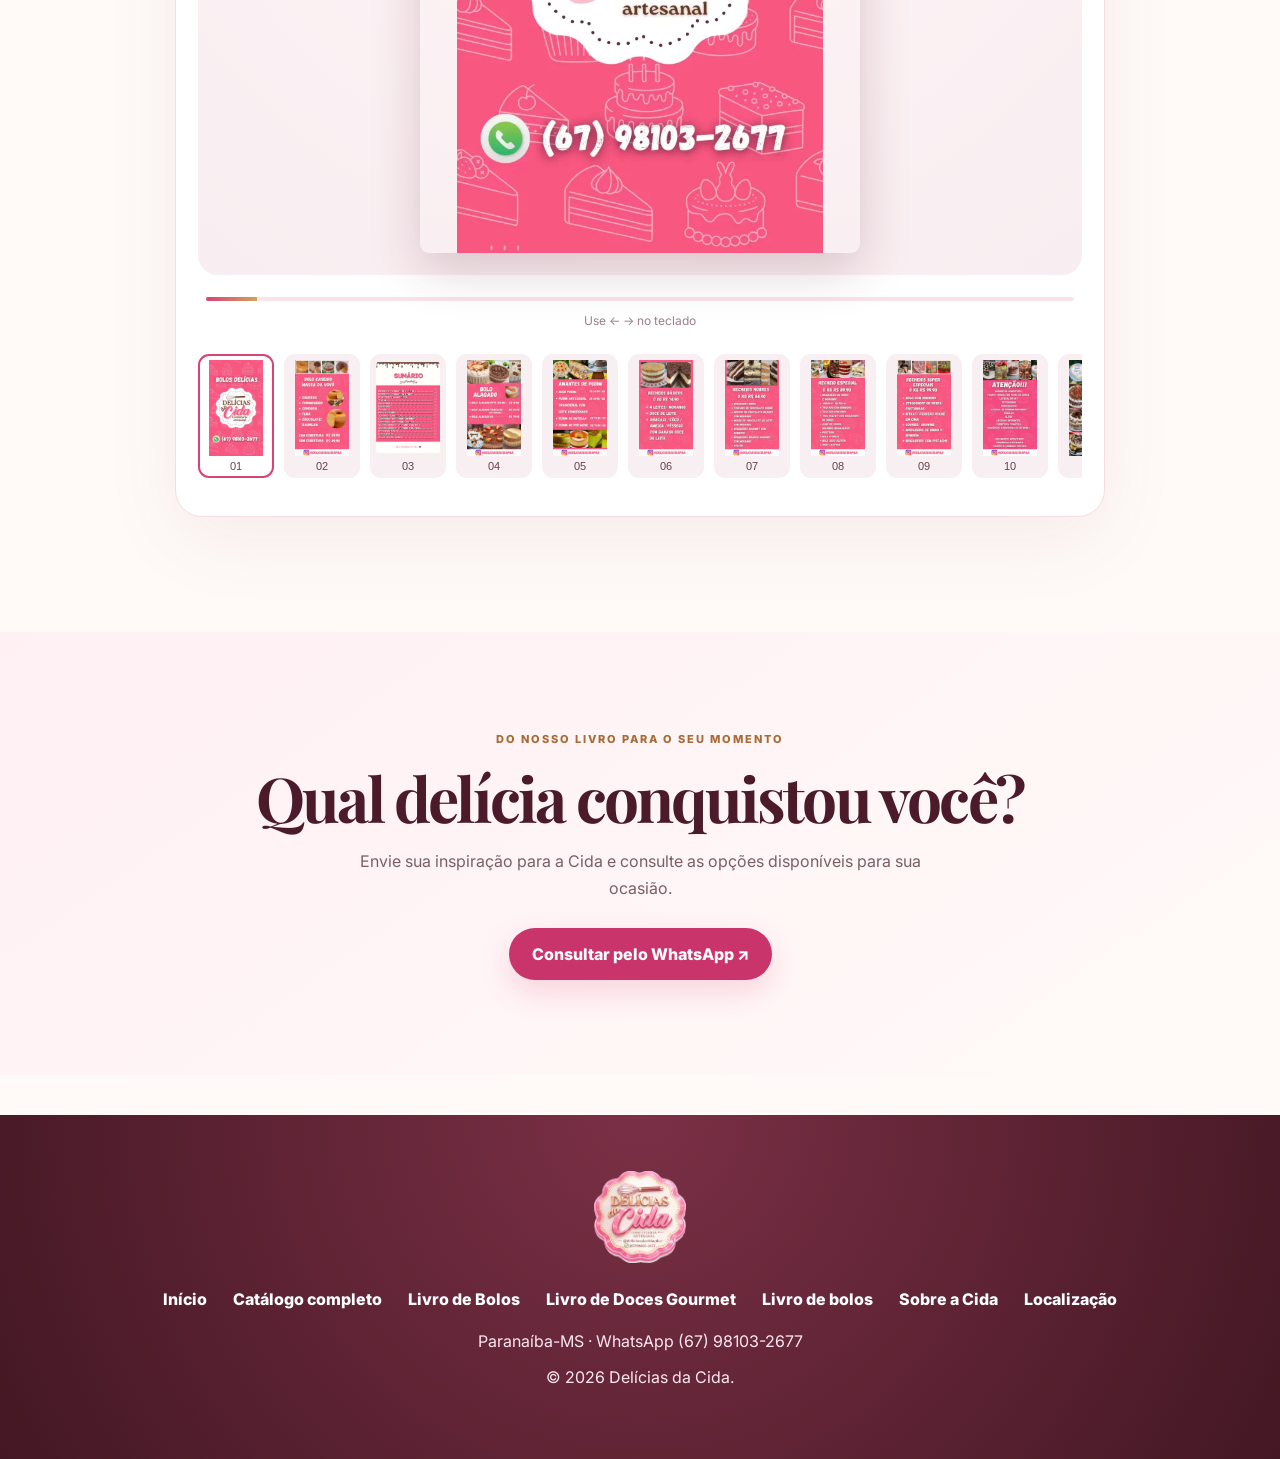
==== commit d7172668: "feat: ativa Flow Tracking direto e remove GTM" ====
--- a/catalogo-de-bolos.html
+++ b/catalogo-de-bolos.html
@@ -4,10 +4,10 @@
 <meta name="theme-color" content="#e84b7f"><link rel="icon" href="assets/favicon.ico"><link rel="preconnect" href="https://fonts.googleapis.com"><link rel="preconnect" href="https://fonts.gstatic.com" crossorigin>
 <link href="https://fonts.googleapis.com/css2?family=Inter:wght@400;500;600;700;800&family=Playfair+Display:wght@600;700;800&display=swap" rel="stylesheet"><link rel="stylesheet" href="style.css"><link rel="stylesheet" href="catalogo-premium.css"><link rel="stylesheet" href="cida-livros-nav.css"><link rel="stylesheet" href="livro-bolos.css">
 <!-- GTM / GA4 / Meta Pixel: identificadores iguais aos do catalogo principal -->
-<script>(function(w,d,s,l,i){w[l]=w[l]||[];w[l].push({'gtm.start':new Date().getTime(),event:'gtm.js'});var f=d.getElementsByTagName(s)[0],dl=l!='dataLayer'?'&l='+l:'';var j=d.createElement(s);j.async=true;j.src='https://www.googletagmanager.com/gtm.js?id='+i+dl;f.parentNode.insertBefore(j,f)})(window,document,'script','dataLayer','GTM-K358S256');</script>
-<script async src="https://www.googletagmanager.com/gtag/js?id=G-E81J8073YN"></script><script>window.dataLayer=window.dataLayer||[];function gtag(){dataLayer.push(arguments)}gtag('js',new Date());gtag('config','G-E81J8073YN');</script>
-<script>!function(f,b,e,v,n,t,s){if(f.fbq)return;n=f.fbq=function(){n.callMethod?n.callMethod.apply(n,arguments):n.queue.push(arguments)};if(!f._fbq)n=f.fbq;n.push=n;n.loaded=!0;n.version='2.0';n.queue=[];t=b.createElement(e);t.async=true;t.src=v;s=b.getElementsByTagName(e)[0];s.parentNode.insertBefore(t,s)}(window,document,'script','https://connect.facebook.net/en_US/fbevents.js');fbq('init','1072531990334488');fbq('track','PageView');</script>
-</head><body class="catalog-detail-body livro-bolos-body"><noscript><iframe src="https://www.googletagmanager.com/ns.html?id=GTM-K358S256" height="0" width="0" style="display:none;visibility:hidden"></iframe></noscript>
+
+
+
+</head><body class="catalog-detail-body livro-bolos-body">
 <header class="site-header" id="inicio"><a class="brand" href="index.html#inicio" aria-label="Delícias da Cida"><img src="assets/logo.png" alt="Delícias da Cida"></a><div class="header-actions"><a class="header-whats" href="https://wa.me/5567981032677" target="_blank" rel="noopener">WhatsApp</a><button class="nav-toggle" type="button" aria-label="Abrir menu" aria-controls="nav" aria-expanded="false" onclick="toggleMenu()"><span aria-hidden="true">☰</span> Menu</button></div><nav class="nav" id="nav" aria-label="Menu principal"><a href="index.html#inicio">Início</a><details class="cida-nav-livros"><summary>Catálogos <span aria-hidden="true">⌄</span></summary><div class="cida-nav-livros-menu"><a href="catalogo.html">Catálogo de produtos<small>Encontre sua delícia</small></a><a href="catalogo-de-bolos.html">Livro de Bolos<small>17 páginas de inspiração</small></a><a href="catalogo-doces-gourmet.html">Livro de Doces Gourmet<small>25 páginas para folhear</small></a></div></details><a href="catalogo-de-bolos.html" aria-current="page">Livro de bolos</a><a href="index.html#cida">Sobre a Cida</a><a href="index.html#localizacao">Contato</a></nav></header>
 <main class="livro-main"><section class="livro-hero"><div class="livro-hero-copy"><span class="livro-eyebrow">Delícias da Cida · Confeitaria artesanal</span><h1>Nosso Livro<br><em>de Delícias</em></h1><p>Uma coleção de bolos, sabores e inspirações para transformar os seus momentos em boas lembranças.</p><div class="livro-hero-actions"><a class="livro-btn-secondary" href="index.html">Página inicial</a><a class="livro-btn-primary" href="https://wa.me/5567981032677?text=Ol%C3%A1%2C%20Cida%21%20Vi%20seu%20Livro%20de%20Del%C3%ADcias%20e%20quero%20fazer%20um%20pedido." target="_blank" rel="noopener">Fazer pedido <span aria-hidden="true">↗</span></a></div><p class="livro-kicker">17 páginas originais · acervo de consulta</p></div><div class="livro-cover"><img src="assets/acervo-bolos/pagina-01.webp" alt="Capa original do catálogo de bolos Delícias da Cida" width="576" height="1024"></div></section>
 
@@ -15,4 +15,4 @@
 <div class="livro-reader"><div class="livro-reader-top"><span id="livro-page-label">01 / 17</span><span id="livro-page-name">Capa original</span><button id="livro-zoom" type="button" aria-label="Ampliar página">Ampliar ↗</button></div><div class="livro-stage"><button id="livro-prev" class="livro-arrow" type="button" aria-label="Página anterior">‹</button><button id="livro-image-button" class="livro-image-button" type="button" aria-label="Ampliar página atual"><img id="livro-image" src="assets/acervo-bolos/pagina-01.webp" alt="Página 1: Capa original" width="576" height="1024"></button><button id="livro-next" class="livro-arrow" type="button" aria-label="Próxima página">›</button></div><div class="livro-reader-bottom"><div class="livro-progress"><span id="livro-progress-fill"></span></div><div class="livro-reader-help">Use ← → no teclado</div></div><div id="livro-thumbs" class="livro-thumbs" aria-label="Selecionar página do catálogo"></div></div></section>
 <section class="livro-footer-cta"><span class="livro-eyebrow">Do nosso livro para o seu momento</span><h2>Qual delícia conquistou você?</h2><p>Envie sua inspiração para a Cida e consulte as opções disponíveis para sua ocasião.</p><a class="livro-btn-primary" href="https://wa.me/5567981032677?text=Ol%C3%A1%2C%20Cida%21%20Vi%20o%20Livro%20de%20Del%C3%ADcias%20no%20site%20e%20quero%20consultar%20as%20op%C3%A7%C3%B5es%20atuais%20de%20bolos." target="_blank" rel="noopener">Consultar pelo WhatsApp ↗</a></section></main>
 <footer class="footer-premium"><div class="container footer-inner"><img src="assets/logo.png" alt="Delícias da Cida" class="footer-logo"><nav><a href="index.html">Início</a><a href="catalogo.html">Catálogo completo</a><a href="catalogo-de-bolos.html">Livro de Bolos</a><a href="catalogo-doces-gourmet.html">Livro de Doces Gourmet</a><a href="catalogo-de-bolos.html">Livro de bolos</a><a href="index.html#cida">Sobre a Cida</a><a href="index.html#localizacao">Localização</a></nav><p>Paranaíba-MS · WhatsApp (67) 98103-2677</p><p>© 2026 Delícias da Cida.</p></div></footer>
-<dialog id="livro-dialog" class="livro-dialog" aria-label="Leitor de páginas ampliadas"><button id="livro-close" type="button" aria-label="Fechar imagem ampliada">Fechar ×</button><div class="livro-dialog-layout"><button id="livro-modal-prev" class="livro-modal-arrow" type="button" aria-label="Página anterior">‹</button><img id="livro-dialog-image" src="assets/acervo-bolos/pagina-01.webp" alt="Página ampliada"><button id="livro-modal-next" class="livro-modal-arrow" type="button" aria-label="Próxima página">›</button></div><div id="livro-modal-label" class="livro-modal-label" aria-live="polite">01 / 17 — Capa original</div></dialog><script src="script.js"></script><script src="livro-bolos.js"></script></body></html>
+<dialog id="livro-dialog" class="livro-dialog" aria-label="Leitor de páginas ampliadas"><button id="livro-close" type="button" aria-label="Fechar imagem ampliada">Fechar ×</button><div class="livro-dialog-layout"><button id="livro-modal-prev" class="livro-modal-arrow" type="button" aria-label="Página anterior">‹</button><img id="livro-dialog-image" src="assets/acervo-bolos/pagina-01.webp" alt="Página ampliada"><button id="livro-modal-next" class="livro-modal-arrow" type="button" aria-label="Próxima página">›</button></div><div id="livro-modal-label" class="livro-modal-label" aria-live="polite">01 / 17 — Capa original</div></dialog><script src="script.js"></script><script src="livro-bolos.js"></script><script src="flow-tracking.js" defer></script></body></html>
